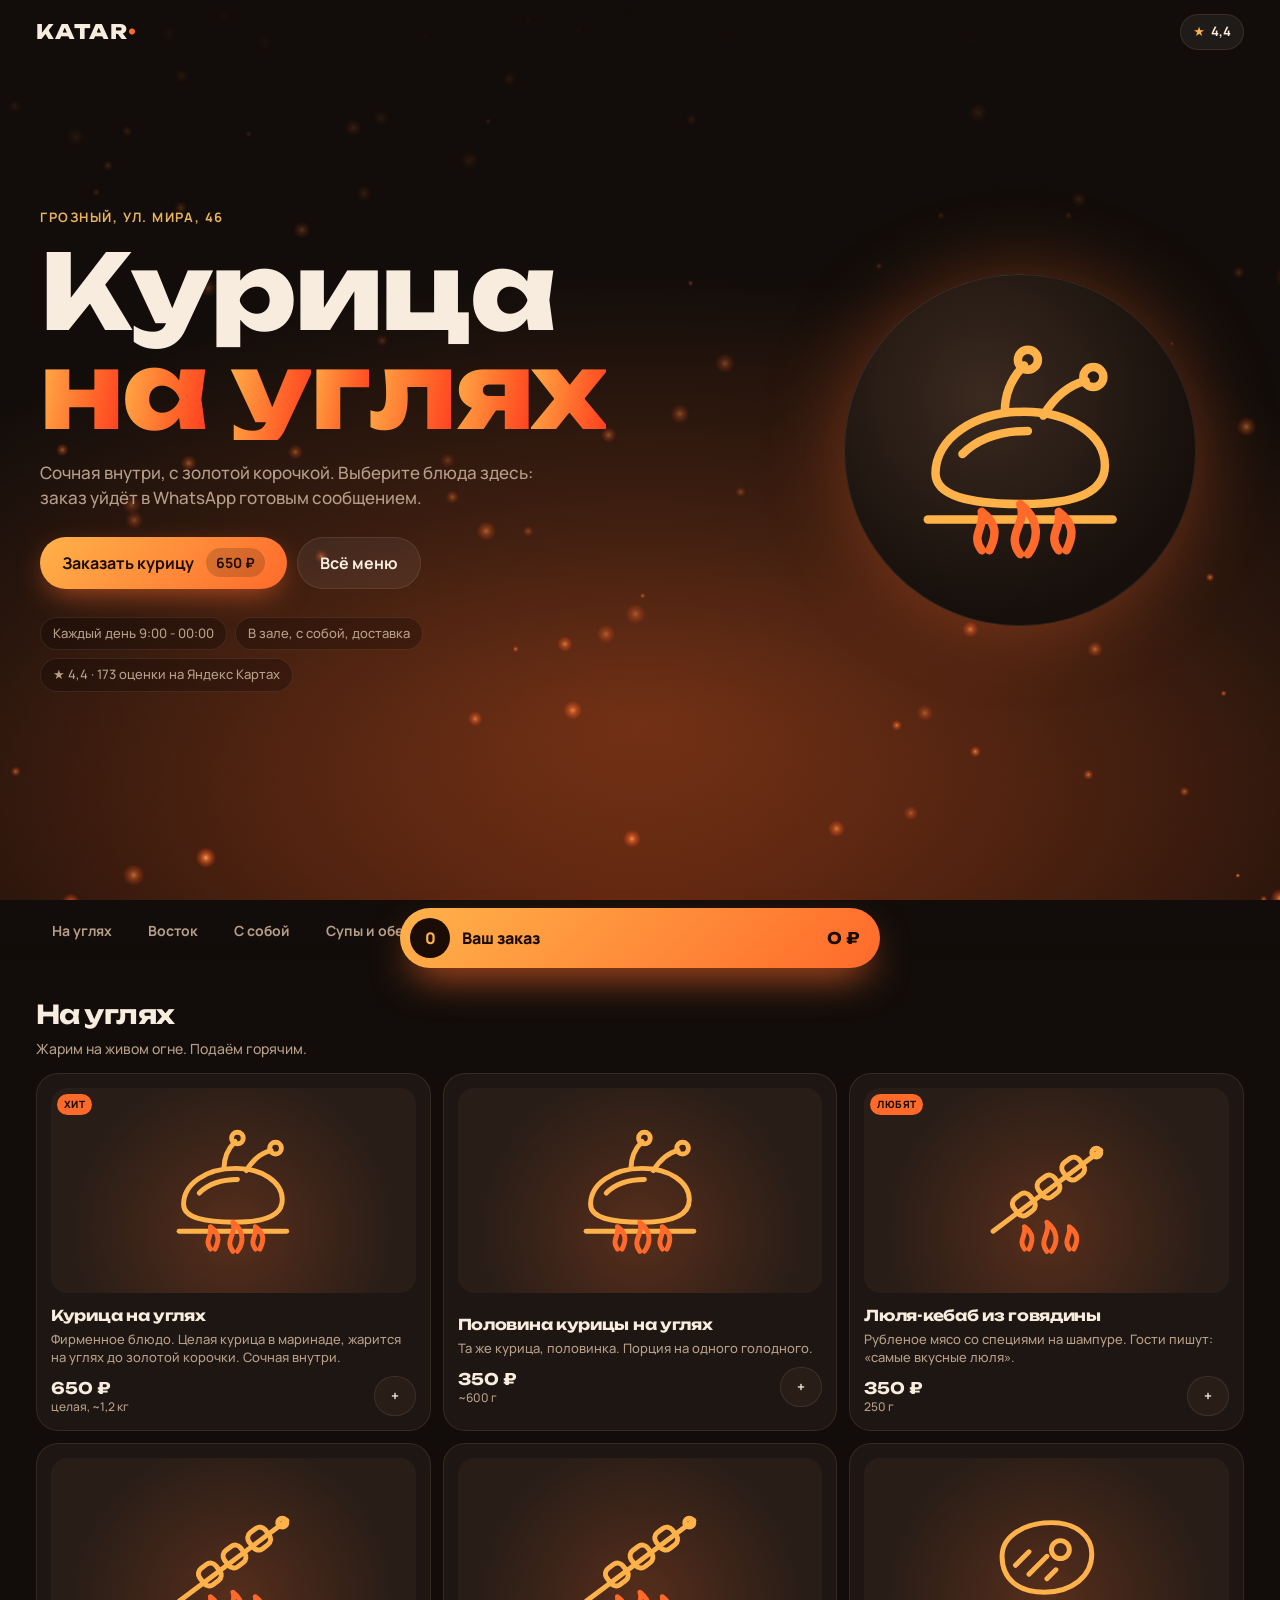
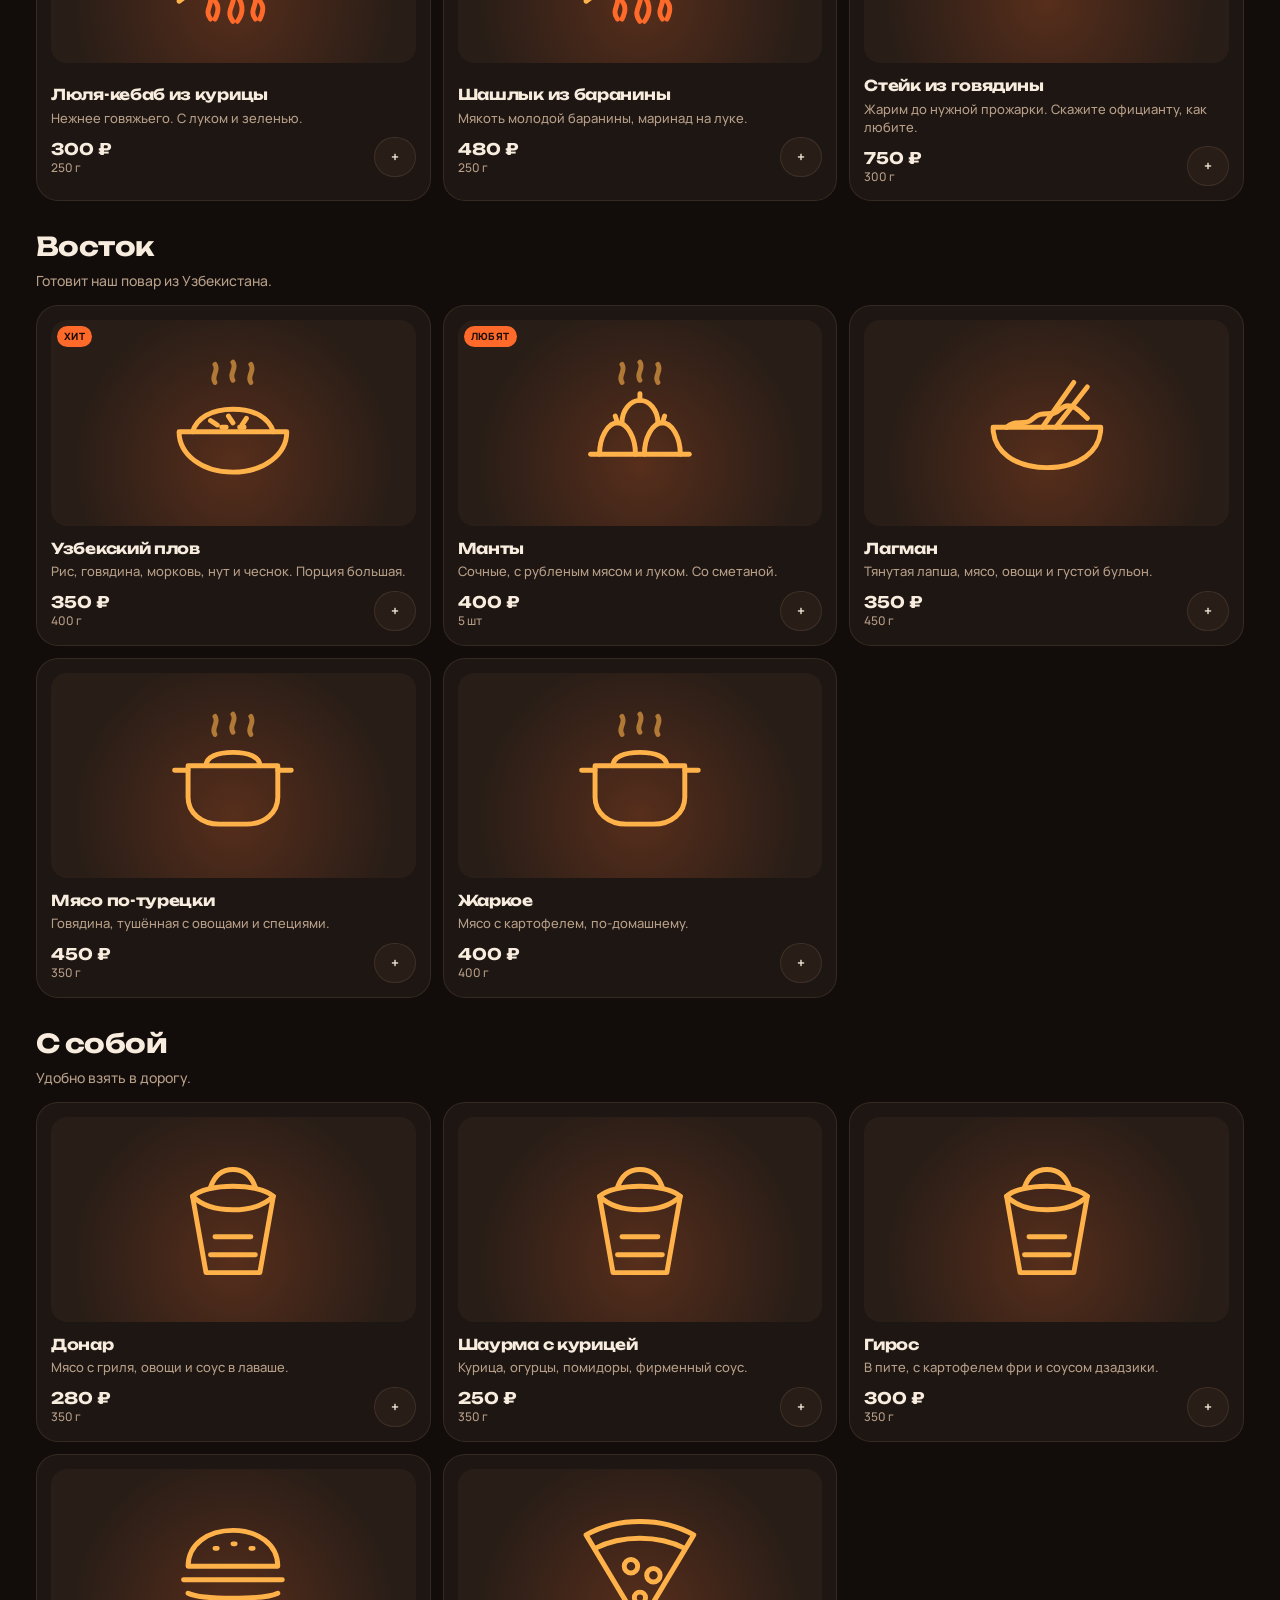
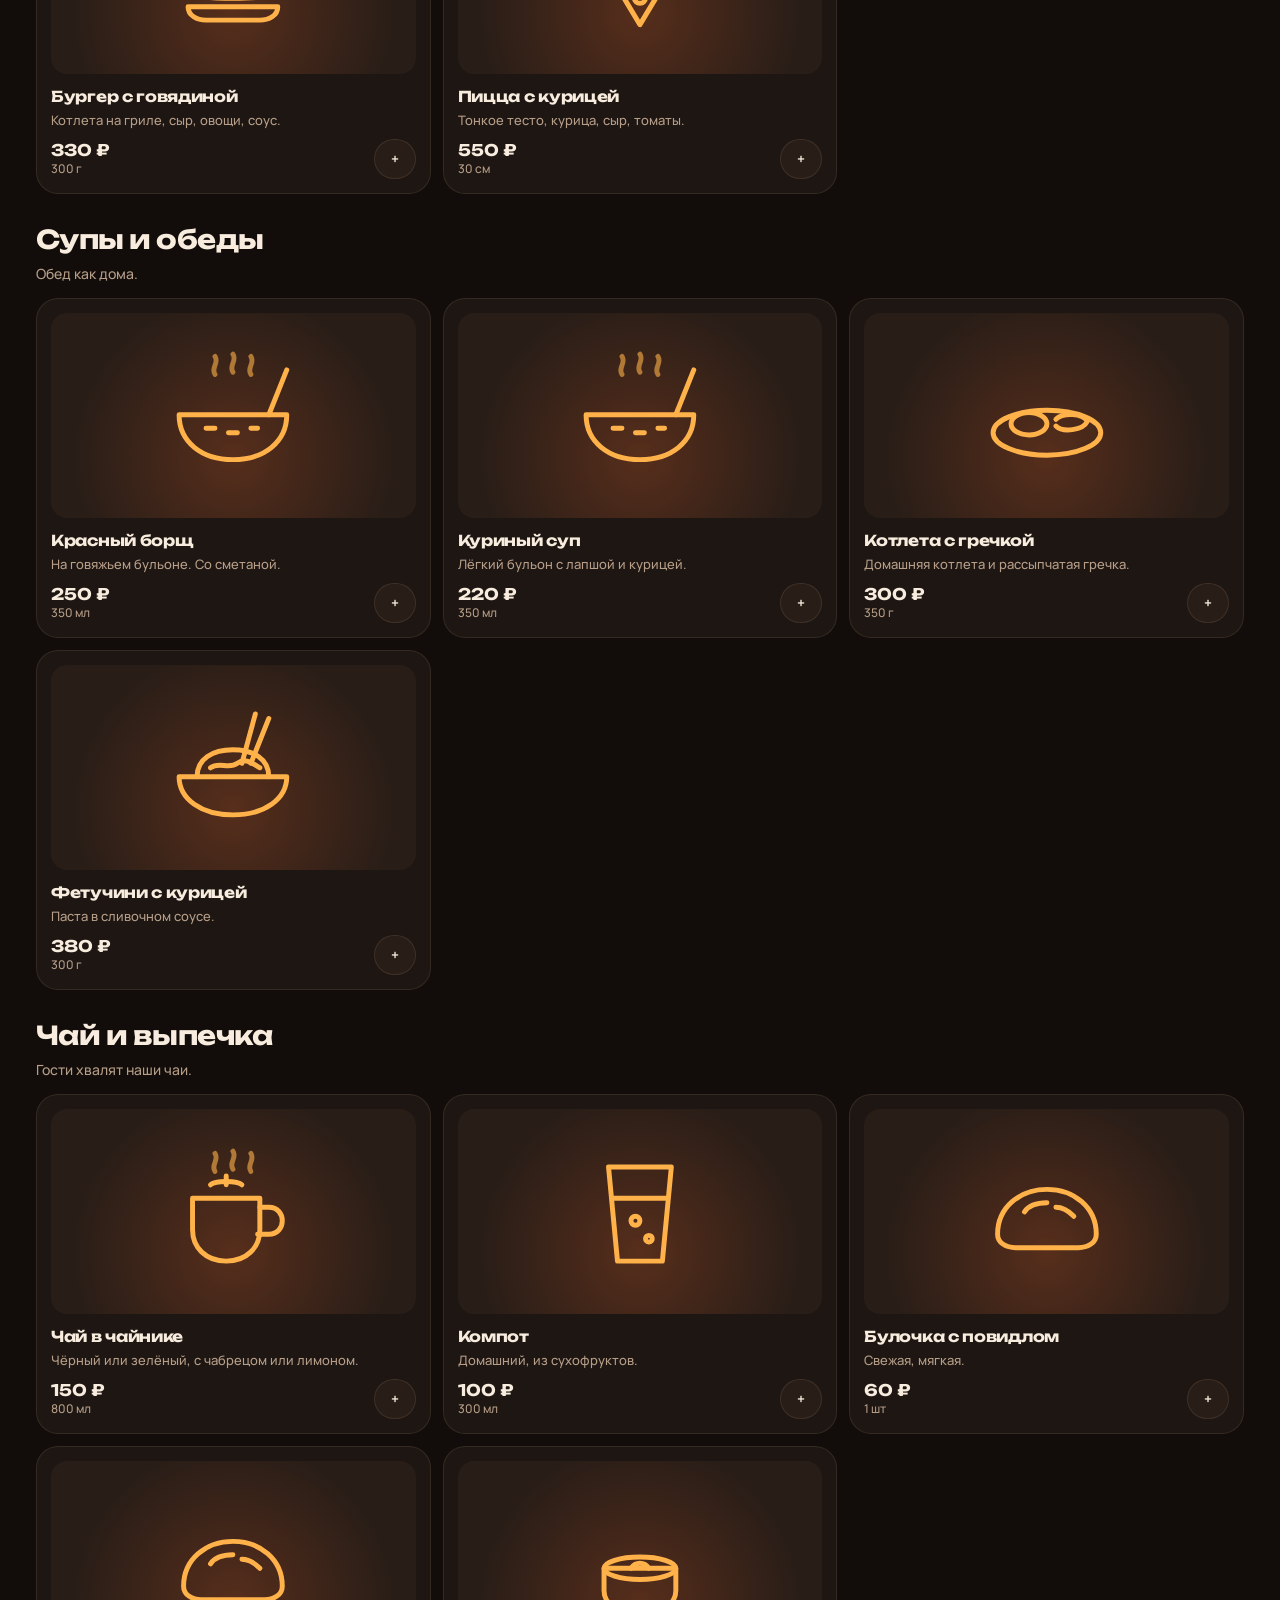
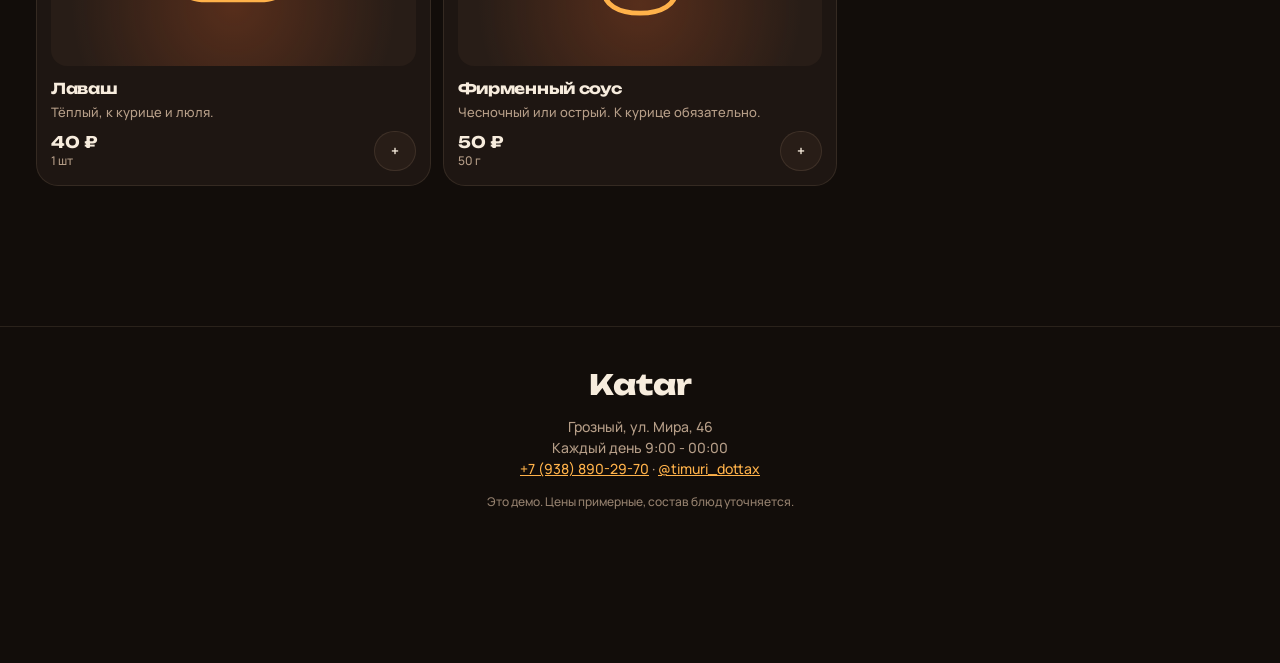
==== index.html @ b433b752 "Демо-меню Katar: первый экран с искрами, 25 блюд, корзина, заказ в WhatsApp Co-Authored-By: Claude O" ====
<!doctype html>
<html lang="ru">
<head>
  <meta charset="utf-8">
  <meta name="viewport" content="width=device-width, initial-scale=1, viewport-fit=cover">
  <meta name="theme-color" content="#120d0a">
  <title>Katar · Куры на углях</title>
  <meta name="description" content="Меню кафе Katar в Грозном. Курица на углях, люля, плов, манты. Заказ в WhatsApp.">
  <link rel="preconnect" href="https://fonts.googleapis.com">
  <link rel="preconnect" href="https://fonts.gstatic.com" crossorigin>
  <link href="https://fonts.googleapis.com/css2?family=Unbounded:wght@500;700;800&family=Manrope:wght@400;500;600;700&display=swap" rel="stylesheet">
  <link rel="stylesheet" href="styles.css">
  <link rel="stylesheet" href="sheets.css">
</head>
<body>
  <header class="top" id="top">
    <a class="logo" href="#hero" aria-label="Katar, наверх">KATAR<span>•</span></a>
    <a class="rating" id="rating" href="https://yandex.ru/maps/org/katar/132186666741/" target="_blank" rel="noopener"></a>
  </header>

  <section class="hero" id="hero">
    <canvas class="embers" id="embers" aria-hidden="true"></canvas>
    <div class="glow" aria-hidden="true"></div>
    <div class="hero-in">
      <p class="kicker" id="place"></p>
      <h1 class="title" id="title">Курица<br>на углях</h1>
      <p class="lead">Сочная внутри, с золотой корочкой. Выберите блюда здесь: заказ уйдёт в WhatsApp готовым сообщением.</p>
      <div class="hero-cta">
        <button class="btn btn-fire" id="heroAdd" type="button">
          <span>Заказать курицу</span><b id="heroPrice"></b>
        </button>
        <a class="btn btn-ghost" href="#menu">Всё меню</a>
      </div>
      <ul class="facts" id="facts"></ul>
    </div>
    <div class="hero-dish" aria-hidden="true">
      <div class="plate"></div>
      <div class="hero-icon" id="heroIcon"></div>
    </div>
  </section>

  <nav class="cats" id="cats" aria-label="Разделы меню">
    <div class="cats-track" id="catsTrack"><span class="cats-pill" id="catsPill"></span></div>
  </nav>

  <main class="menu" id="menu"></main>

  <footer class="foot">
    <p class="foot-name">Katar</p>
    <p id="footInfo"></p>
    <p class="demo-note" id="demoNote" hidden>Это демо. Цены примерные, состав блюд уточняется.</p>
  </footer>

  <button class="cartbar" id="cartbar" type="button" aria-label="Открыть корзину">
    <span class="cartbar-count" id="cartCount">0</span>
    <span class="cartbar-label">Ваш заказ</span>
    <span class="cartbar-sum" id="cartSum">0 ₽</span>
  </button>

  <div class="sheet" id="dishSheet" aria-hidden="true">
    <div class="sheet-bg" data-close></div>
    <article class="sheet-card dish" role="dialog" aria-modal="true" aria-labelledby="dishName">
      <button class="x" type="button" data-close aria-label="Закрыть">×</button>
      <div class="dish-art" id="dishArt"></div>
      <p class="dish-weight" id="dishWeight"></p>
      <h2 id="dishName"></h2>
      <p class="dish-desc" id="dishDesc"></p>
      <div class="dish-row">
        <b class="dish-price" id="dishPrice"></b>
        <div id="dishControl"></div>
      </div>
    </article>
  </div>

  <div class="sheet" id="cartSheet" aria-hidden="true">
    <div class="sheet-bg" data-close></div>
    <section class="sheet-card cart" role="dialog" aria-modal="true" aria-labelledby="cartTitle">
      <button class="x" type="button" data-close aria-label="Закрыть">×</button>
      <h2 id="cartTitle">Ваш заказ</h2>
      <ul class="cart-list" id="cartList"></ul>
      <p class="cart-empty" id="cartEmpty">Пока пусто. Начните с курицы на углях.</p>
      <div class="cart-form" id="cartForm">
        <div class="seg" id="mode" role="radiogroup" aria-label="Как получить">
          <button type="button" role="radio" data-mode="hall" aria-checked="true">В зале</button>
          <button type="button" role="radio" data-mode="pickup" aria-checked="false">Заберу сам</button>
          <button type="button" role="radio" data-mode="delivery" aria-checked="false">Доставка</button>
        </div>
        <label class="field" id="fieldTable">Номер стола<input id="inTable" inputmode="numeric" maxlength="3" placeholder="Например, 7"></label>
        <label class="field" id="fieldTime" hidden>Когда заберёте<input id="inTime" placeholder="Например, через 30 минут"></label>
        <label class="field" id="fieldAddr" hidden>Адрес доставки<input id="inAddr" placeholder="Улица, дом, подъезд"></label>
        <label class="field">Пожелания<input id="inNote" placeholder="Например, курицу без острого"></label>
        <div class="cart-total"><span>Итого</span><b id="cartTotal">0 ₽</b></div>
        <a class="btn btn-fire btn-wide" id="sendWa" target="_blank" rel="noopener">Отправить заказ в WhatsApp</a>
        <p class="cart-hint">Откроется WhatsApp с готовым сообщением. Останется нажать «Отправить».</p>
      </div>
    </section>
  </div>

  <div class="flyer" id="flyer" aria-hidden="true"></div>

  <script src="data/menu.js"></script>
  <script src="js/icons.js"></script>
  <script src="js/embers.js"></script>
  <script src="js/cart.js"></script>
  <script src="js/app.js"></script>
</body>
</html>
---- styles.css ----
:root {
  --bg: #120d0a;
  --bg2: #1a130f;
  --card: #1e1612;
  --card2: #281d17;
  --line: rgba(255, 214, 180, 0.1);
  --text: #f7ecdd;
  --muted: #b69e88;
  --fire: #ff6a2b;
  --fire2: #ffb24a;
  --gold: #e8b25e;
  --ease: cubic-bezier(0.22, 1, 0.36, 1);
  --spring: cubic-bezier(0.34, 1.56, 0.64, 1);
  --r: 22px;
  --head: "Unbounded", system-ui, sans-serif;
  --body: "Manrope", system-ui, sans-serif;
}

* { box-sizing: border-box; }
html { scroll-behavior: smooth; scroll-padding-top: 120px; -webkit-text-size-adjust: 100%; }
body {
  margin: 0;
  background: var(--bg);
  color: var(--text);
  font: 500 16px/1.5 var(--body);
  overflow-x: hidden;
  -webkit-tap-highlight-color: transparent;
}
button { font: inherit; color: inherit; cursor: pointer; }
a { color: inherit; }
h1, h2, h3 { font-family: var(--head); margin: 0; letter-spacing: -0.02em; }

/* Шапка */
.top {
  position: fixed; inset: 0 0 auto 0; z-index: 30;
  display: flex; align-items: center; justify-content: space-between;
  padding: 14px 16px; padding-top: max(14px, env(safe-area-inset-top));
  transition: background 0.4s var(--ease), backdrop-filter 0.4s;
}
.top.solid { background: rgba(18, 13, 10, 0.78); backdrop-filter: blur(14px) saturate(1.4); -webkit-backdrop-filter: blur(14px) saturate(1.4); }
.logo { font: 800 20px var(--head); text-decoration: none; letter-spacing: 0.04em; }
.logo span { color: var(--fire); }
.rating {
  display: flex; align-items: center; gap: 6px; text-decoration: none;
  font-size: 13px; font-weight: 700; padding: 7px 12px; border-radius: 99px;
  background: rgba(255, 255, 255, 0.06); border: 1px solid var(--line);
}
.rating i { color: var(--fire2); font-style: normal; }

/* Первый экран */
.hero {
  position: relative; min-height: 100svh; overflow: hidden;
  display: grid; align-content: end; padding: 110px 16px 40px;
  background: radial-gradient(120% 70% at 50% 100%, #3a170a 0%, var(--bg) 60%);
}
.embers { position: absolute; inset: 0; width: 100%; height: 100%; }
.glow {
  position: absolute; left: 50%; bottom: -30%; width: 140vmax; height: 70vmax; translate: -50% 0;
  background: radial-gradient(closest-side, rgba(255, 106, 43, 0.35), transparent);
  animation: breathe 5s ease-in-out infinite;
}
@keyframes breathe { 50% { opacity: 0.55; transform: scale(1.06); } }
.hero-in { position: relative; z-index: 2; max-width: 620px; }
.kicker { color: var(--gold); font-weight: 700; font-size: 13px; letter-spacing: 0.12em; text-transform: uppercase; margin: 0 0 14px; }
.title { font-size: clamp(44px, 13vw, 104px); line-height: 0.95; font-weight: 800; }
.title .ch { display: inline-block; opacity: 0; transform: translateY(0.5em) rotate(6deg); animation: rise 0.9s var(--ease) forwards; }
.title .fire { background: linear-gradient(100deg, var(--fire2), var(--fire) 60%, #ff3d1f); -webkit-background-clip: text; background-clip: text; color: transparent; }
@keyframes rise { to { opacity: 1; transform: none; } }
.lead { color: var(--muted); font-size: 17px; max-width: 30em; margin: 20px 0 26px; opacity: 0; animation: rise 0.9s 0.6s var(--ease) forwards; }
.hero-cta { display: flex; flex-wrap: wrap; gap: 10px; opacity: 0; animation: rise 0.9s 0.75s var(--ease) forwards; }
.facts { list-style: none; padding: 0; margin: 28px 0 0; display: flex; flex-wrap: wrap; gap: 8px; opacity: 0; animation: rise 0.9s 0.9s var(--ease) forwards; }
.facts li { font-size: 13px; color: var(--muted); padding: 6px 12px; border: 1px solid var(--line); border-radius: 99px; background: rgba(0, 0, 0, 0.25); }
.hero-dish { position: absolute; z-index: 1; right: -60px; top: 90px; width: 300px; aspect-ratio: 1; opacity: 0.32; animation: floaty 7s ease-in-out infinite; }
.plate { position: absolute; inset: 10%; border-radius: 50%; background: radial-gradient(circle at 40% 35%, #3b2a20, #160f0b 70%); box-shadow: 0 0 80px rgba(255, 106, 43, 0.35), inset 0 0 0 1px var(--line); }
.hero-icon { position: absolute; inset: 22%; color: var(--fire2); }
.hero-icon svg { width: 100%; height: 100%; }
@keyframes floaty { 50% { transform: translateY(-14px) rotate(-3deg); } }

/* Кнопки */
.btn {
  display: inline-flex; align-items: center; justify-content: center; gap: 12px;
  min-height: 52px; padding: 0 22px; border-radius: 99px; border: 0;
  font-weight: 700; text-decoration: none; transition: transform 0.25s var(--spring), box-shadow 0.3s;
}
.btn:active { transform: scale(0.96); }
.btn-fire { background: linear-gradient(135deg, var(--fire2), var(--fire)); color: #1b0d05; box-shadow: 0 10px 30px -8px rgba(255, 106, 43, 0.7); }
.btn-fire b { padding: 4px 10px; border-radius: 99px; background: rgba(0, 0, 0, 0.16); font-size: 14px; }
.btn-ghost { background: rgba(255, 255, 255, 0.06); border: 1px solid var(--line); }
.btn-wide { width: 100%; }

/* Разделы */
.cats {
  position: sticky; top: 60px; z-index: 20; padding: 10px 0;
  background: linear-gradient(var(--bg) 70%, transparent);
}
.cats-track { position: relative; display: flex; gap: 4px; overflow-x: auto; padding: 0 16px; scrollbar-width: none; }
.cats-track::-webkit-scrollbar { display: none; }
.cats-track a {
  position: relative; z-index: 1; flex: none; padding: 10px 16px; border-radius: 99px;
  font-weight: 700; font-size: 14px; text-decoration: none; color: var(--muted); transition: color 0.3s;
}
.cats-track a.on { color: #1b0d05; }
.cats-pill {
  position: absolute; top: 0; height: 100%; border-radius: 99px;
  background: linear-gradient(135deg, var(--fire2), var(--fire));
  transition: transform 0.5s var(--spring), width 0.5s var(--spring);
}

/* Карточки блюд */
.menu { padding: 8px 16px 140px; max-width: 1240px; margin: 0 auto; }
.group { padding-top: 26px; }
.group-head { margin-bottom: 14px; }
.group-head h2 { font-size: 26px; }
.group-head p { margin: 4px 0 0; color: var(--muted); font-size: 14px; }
.grid { display: grid; gap: 12px; }
.card {
  position: relative; display: grid; grid-template-columns: 96px 1fr; gap: 14px; align-items: center;
  padding: 12px; border-radius: var(--r); background: var(--card); border: 1px solid var(--line);
  opacity: 0; transform: translateY(24px); transition: opacity 0.7s var(--ease), transform 0.7s var(--ease), border-color 0.3s;
  cursor: pointer; min-width: 0;
}
.card.in { opacity: 1; transform: none; }
.card:hover { border-color: rgba(255, 140, 70, 0.35); }
.art {
  position: relative; aspect-ratio: 1; border-radius: 16px; display: grid; place-items: center;
  background: radial-gradient(circle at 50% 70%, rgba(255, 106, 43, 0.22), transparent 70%), var(--card2);
  color: var(--fire2); overflow: hidden;
}
.art svg { width: 66%; height: 66%; transition: transform 0.5s var(--spring); }
.card:hover .art svg { transform: scale(1.1) rotate(-4deg); }
.badge {
  position: absolute; top: 6px; left: 6px; font-size: 10px; font-weight: 800; letter-spacing: 0.04em; text-transform: uppercase;
  padding: 3px 7px; border-radius: 99px; background: var(--fire); color: #1b0d05;
}
.info { min-width: 0; }
.info h3 { font-size: 15px; line-height: 1.25; overflow-wrap: anywhere; }
.info p { margin: 4px 0 10px; color: var(--muted); font-size: 13px; line-height: 1.4; display: -webkit-box; -webkit-line-clamp: 2; -webkit-box-orient: vertical; overflow: hidden; }
.buy { display: flex; align-items: center; justify-content: space-between; gap: 8px; }
.price { font: 700 16px var(--head); white-space: nowrap; }
.price small { display: block; font: 500 12px var(--body); color: var(--muted); }

/* Кнопка «+» превращается в счётчик */
.ctl { display: flex; align-items: center; height: 40px; border-radius: 99px; background: var(--card2); border: 1px solid var(--line); overflow: hidden; }
.ctl button { width: 40px; height: 40px; border: 0; background: none; font-size: 22px; line-height: 1; display: grid; place-items: center; }
.ctl .add { width: auto; padding: 0 16px; font-size: 14px; font-weight: 700; gap: 6px; display: flex; }
.ctl.has { background: linear-gradient(135deg, var(--fire2), var(--fire)); color: #1b0d05; border-color: transparent; animation: pop 0.4s var(--spring); }
.ctl output { min-width: 22px; text-align: center; font-weight: 800; }
@keyframes pop { 40% { transform: scale(1.12); } }

/* Анимация пара и огня в рисунках */
.fx.steam path { animation: steam 2.6s ease-in-out infinite; opacity: 0.6; }
.fx.steam path:nth-child(2) { animation-delay: 0.4s; }
.fx.steam path:nth-child(3) { animation-delay: 0.8s; }
@keyframes steam { 50% { transform: translateY(-3px); opacity: 0.15; } }
.fx.flame { color: var(--fire); }
.fx.flame path { transform-origin: 50% 100%; transform-box: fill-box; animation: flick 0.9s ease-in-out infinite alternate; }
.fx.flame path:nth-child(2) { animation-duration: 0.7s; }
@keyframes flick { to { transform: scaleY(1.25) skewX(-6deg); } }

/* Подвал */
.foot { padding: 40px 16px 140px; text-align: center; color: var(--muted); font-size: 14px; border-top: 1px solid var(--line); }
.foot-name { font: 800 28px var(--head); color: var(--text); margin: 0 0 8px; }
.foot a { color: var(--fire2); }
.demo-note { margin-top: 14px; font-size: 12px; opacity: 0.8; }

/* Планшет и большой экран */
@media (min-width: 700px) {
  .grid { grid-template-columns: repeat(2, minmax(0, 1fr)); }
  .hero { padding: 130px 40px 60px; }
  .hero-dish { opacity: 0.55; right: 4%; top: auto; bottom: 12%; width: 340px; }
}
@media (min-width: 1100px) {
  .grid { grid-template-columns: repeat(3, minmax(0, 1fr)); }
  .card { grid-template-columns: 1fr; align-items: start; padding: 14px; }
  .art { aspect-ratio: 16 / 9; }
  .art svg { width: 40%; height: 70%; }
  .hero { align-content: center; padding: 120px max(40px, calc((100vw - 1240px) / 2 + 16px)); }
  .hero-dish { opacity: 1; right: max(40px, calc((100vw - 1240px) / 2)); top: 50%; bottom: auto; translate: 0 -50%; width: 440px; }
  .top { padding-inline: max(16px, calc((100vw - 1240px) / 2 + 16px)); }
  .cats-track { max-width: 1240px; margin: 0 auto; }
}
@media (prefers-reduced-motion: reduce) {
  *, *::before, *::after { animation: none !important; transition: none !important; }
  .title .ch, .lead, .hero-cta, .facts, .card { opacity: 1; transform: none; }
}
---- sheets.css ----
/* Нижняя кнопка корзины, окна блюда и заказа, летящая точка */

.cartbar {
  position: fixed; z-index: 40; left: 16px; right: 16px; bottom: max(16px, env(safe-area-inset-bottom));
  max-width: 480px; margin: 0 auto; height: 60px; padding: 0 10px 0 10px;
  display: flex; align-items: center; gap: 12px; border: 0; border-radius: 99px;
  background: linear-gradient(135deg, var(--fire2), var(--fire)); color: #1b0d05;
  box-shadow: 0 18px 40px -12px rgba(255, 106, 43, 0.8);
  transform: translateY(140%); transition: transform 0.6s var(--spring);
}
.cartbar.show { transform: none; }
.cartbar.bump { animation: bump 0.45s var(--spring); }
@keyframes bump { 40% { transform: scale(1.06); } }
.cartbar-count { width: 40px; height: 40px; border-radius: 50%; background: #1b0d05; color: var(--fire2); display: grid; place-items: center; font-weight: 800; }
.cartbar-label { flex: 1; text-align: left; font-weight: 800; }
.cartbar-sum { font: 700 16px var(--head); padding-right: 10px; }

.sheet { position: fixed; inset: 0; z-index: 50; visibility: hidden; }
.sheet.open { visibility: visible; }
.sheet-bg { position: absolute; inset: 0; background: rgba(5, 3, 2, 0.6); backdrop-filter: blur(6px); -webkit-backdrop-filter: blur(6px); opacity: 0; transition: opacity 0.4s var(--ease); }
.sheet.open .sheet-bg { opacity: 1; }
.sheet-card {
  position: absolute; left: 0; right: 0; bottom: 0; max-height: 92svh; overflow-y: auto;
  margin: 0 auto; max-width: 560px; padding: 26px 18px max(22px, env(safe-area-inset-bottom));
  background: var(--bg2); border: 1px solid var(--line); border-bottom: 0; border-radius: 28px 28px 0 0;
  transform: translateY(105%); transition: transform 0.55s var(--ease);
}
.sheet.open .sheet-card { transform: none; }
.sheet-card::before { content: ""; position: absolute; top: 9px; left: 50%; width: 44px; height: 5px; translate: -50% 0; border-radius: 9px; background: var(--line); }
.x { position: absolute; top: 14px; right: 14px; width: 40px; height: 40px; border-radius: 50%; border: 1px solid var(--line); background: rgba(255, 255, 255, 0.05); font-size: 24px; line-height: 1; }

.dish-art { aspect-ratio: 16 / 10; border-radius: 20px; display: grid; place-items: center; color: var(--fire2); background: radial-gradient(circle at 50% 75%, rgba(255, 106, 43, 0.35), transparent 70%), var(--card2); }
.dish-art svg { width: 46%; height: 70%; transform: scale(0.6) rotate(-10deg); opacity: 0; transition: transform 0.7s var(--spring) 0.15s, opacity 0.4s 0.15s; }
.sheet.open .dish-art svg { transform: none; opacity: 1; }
.dish-weight { margin: 18px 0 6px; color: var(--gold); font-size: 13px; font-weight: 700; text-transform: uppercase; letter-spacing: 0.08em; }
.dish h2 { font-size: 24px; line-height: 1.15; padding-right: 30px; }
.dish-desc { color: var(--muted); margin: 10px 0 22px; }
.dish-row { display: flex; align-items: center; justify-content: space-between; gap: 12px; }
.dish-price { font: 800 26px var(--head); }
.dish-row .ctl { height: 52px; }
.dish-row .ctl button { width: 52px; height: 52px; }
.dish-row .ctl .add { width: auto; padding: 0 22px; font-size: 15px; }

.cart h2 { font-size: 22px; margin-bottom: 14px; }
.cart-list { list-style: none; margin: 0; padding: 0; }
.cart-list li { display: grid; grid-template-columns: 44px 1fr auto; gap: 12px; align-items: center; padding: 10px 0; border-bottom: 1px solid var(--line); animation: rise 0.45s var(--ease) both; }
.cart-list .mini { width: 44px; height: 44px; border-radius: 12px; background: var(--card2); color: var(--fire2); display: grid; place-items: center; }
.cart-list .mini svg { width: 70%; }
.cart-list b { display: block; font-size: 14px; line-height: 1.25; }
.cart-list span { color: var(--muted); font-size: 13px; }
.cart-list .ctl { height: 36px; }
.cart-list .ctl button { width: 34px; height: 36px; font-size: 18px; }
.cart-empty { color: var(--muted); text-align: center; padding: 24px 0; }

.seg { display: grid; grid-template-columns: repeat(3, 1fr); gap: 4px; padding: 4px; margin: 18px 0 14px; border-radius: 16px; background: var(--card); border: 1px solid var(--line); }
.seg button { border: 0; background: none; padding: 10px 4px; border-radius: 12px; font-size: 13px; font-weight: 700; color: var(--muted); transition: background 0.3s, color 0.3s; }
.seg button[aria-checked="true"] { background: var(--card2); color: var(--text); box-shadow: inset 0 0 0 1px rgba(255, 140, 70, 0.4); }
.field { display: block; font-size: 13px; color: var(--muted); font-weight: 600; margin-bottom: 12px; }
.field[hidden] { display: none; }
.field input { display: block; width: 100%; margin-top: 6px; height: 48px; padding: 0 14px; border-radius: 14px; border: 1px solid var(--line); background: var(--card); color: var(--text); font: 500 16px var(--body); outline: none; transition: border-color 0.2s; }
.field input:focus { border-color: var(--fire); }
.cart-total { display: flex; justify-content: space-between; align-items: baseline; margin: 6px 0 14px; }
.cart-total b { font: 800 26px var(--head); }
.cart-hint { color: var(--muted); font-size: 12px; text-align: center; margin: 10px 0 0; }

.flyer { position: fixed; z-index: 60; width: 18px; height: 18px; border-radius: 50%; pointer-events: none; background: var(--fire2); box-shadow: 0 0 16px var(--fire); opacity: 0; }

@media (min-width: 700px) {
  .sheet-card { bottom: 50%; border-radius: 28px; border-bottom: 1px solid var(--line); transform: translateY(calc(50% + 40px)) scale(0.96); opacity: 0; transition: transform 0.5s var(--ease), opacity 0.35s; }
  .sheet.open .sheet-card { transform: translateY(50%); opacity: 1; }
  .sheet-card::before { display: none; }
}
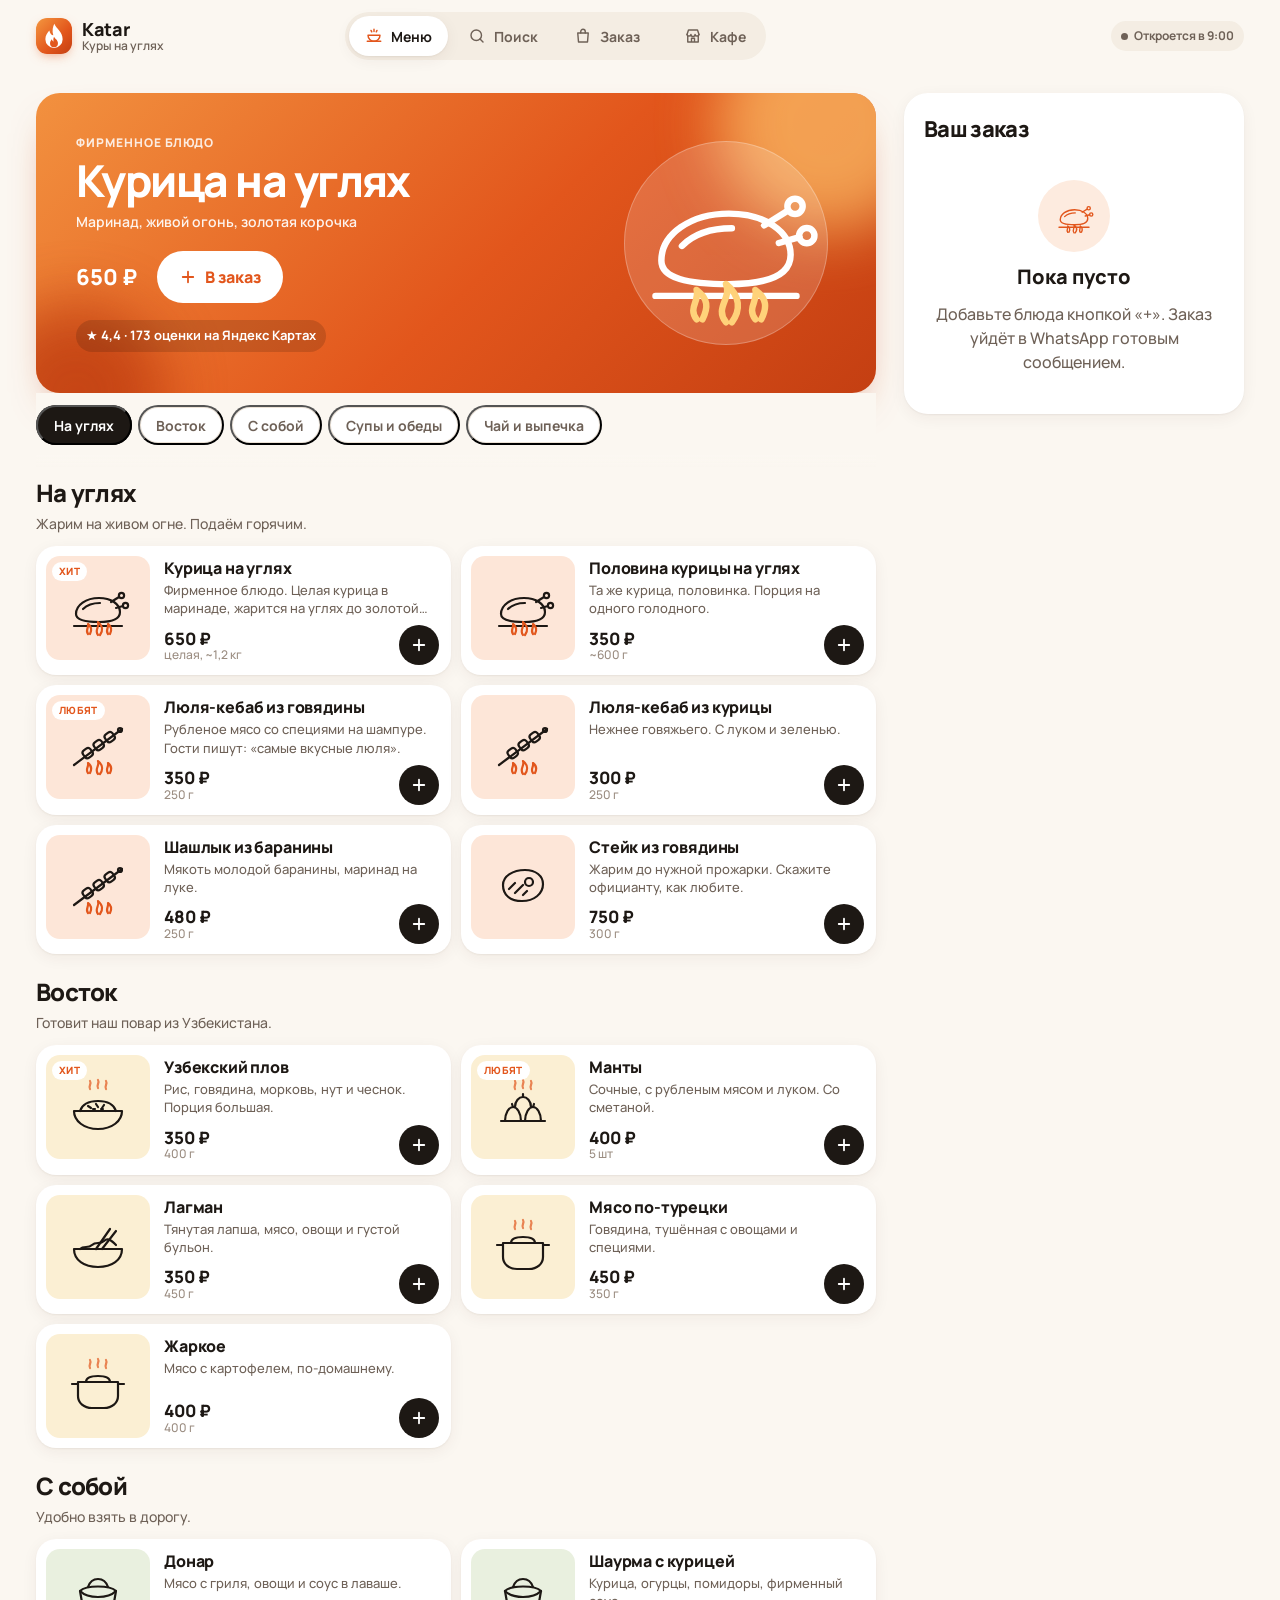
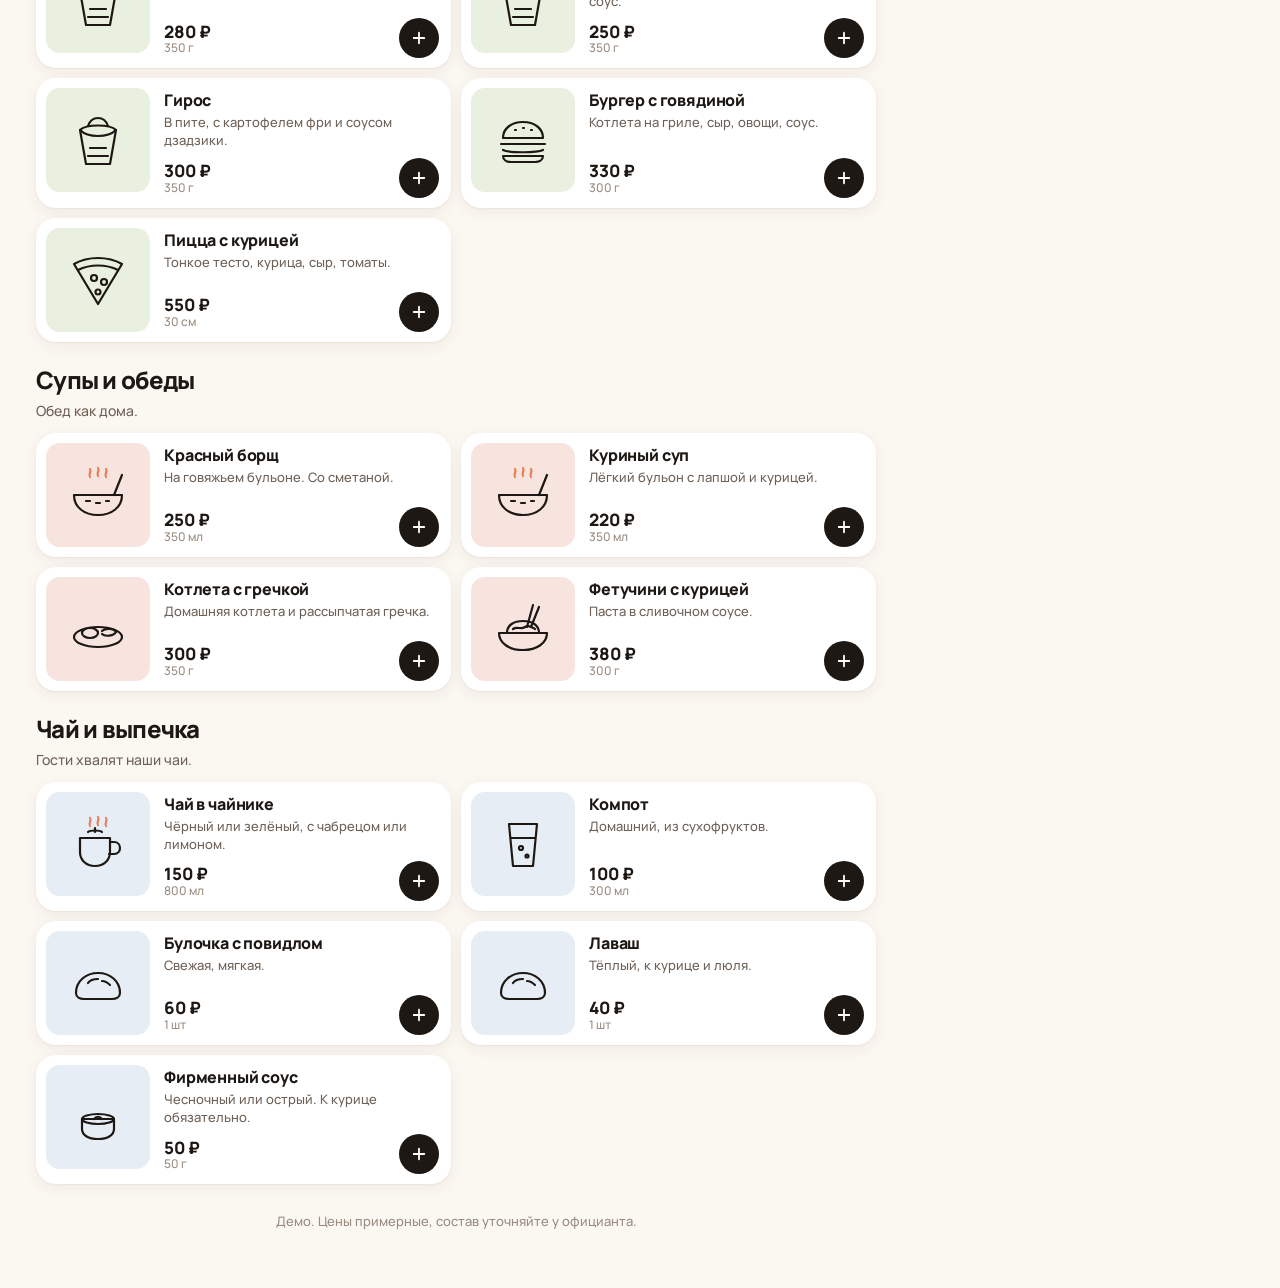
==== commit cfc04129: "Новый дизайн меню Katar: светлая тема, нижняя панель, поиск, заказ, экран кафе, превью для соцсетей," ====
--- a/index.html
+++ b/index.html
@@ -3,105 +3,113 @@
 <head>
   <meta charset="utf-8">
   <meta name="viewport" content="width=device-width, initial-scale=1, viewport-fit=cover">
-  <meta name="theme-color" content="#120d0a">
-  <title>Katar · Куры на углях</title>
-  <meta name="description" content="Меню кафе Katar в Грозном. Курица на углях, люля, плов, манты. Заказ в WhatsApp.">
+  <title>Katar · Куры на углях · Меню и заказ</title>
+  <meta name="description" content="Меню кафе Katar в Грозном. Курица на углях, люля, плов, манты. Выберите блюда и отправьте заказ в WhatsApp.">
+  <meta name="theme-color" content="#fbf7f1">
+  <link rel="canonical" href="https://xasi88.github.io/timuri_dottax/">
+
+  <meta property="og:type" content="website">
+  <meta property="og:locale" content="ru_RU">
+  <meta property="og:site_name" content="Katar">
+  <meta property="og:title" content="Katar · Курица на углях">
+  <meta property="og:description" content="Меню кафе на Мира, 46 в Грозном. Выберите блюда, заказ уйдёт в WhatsApp.">
+  <meta property="og:url" content="https://xasi88.github.io/timuri_dottax/">
+  <meta property="og:image" content="https://xasi88.github.io/timuri_dottax/img/og.png">
+  <meta property="og:image:width" content="1200">
+  <meta property="og:image:height" content="630">
+  <meta property="og:image:alt" content="Katar. Курица на углях. Меню и заказ в WhatsApp">
+  <meta name="twitter:card" content="summary_large_image">
+  <meta name="twitter:image" content="https://xasi88.github.io/timuri_dottax/img/og.png">
+
+  <link rel="icon" href="img/icon.svg" type="image/svg+xml">
+  <link rel="apple-touch-icon" href="img/icon-180.png">
+  <link rel="manifest" href="manifest.webmanifest">
+  <meta name="apple-mobile-web-app-capable" content="yes">
+  <meta name="mobile-web-app-capable" content="yes">
+  <meta name="apple-mobile-web-app-title" content="Katar">
+  <meta name="apple-mobile-web-app-status-bar-style" content="default">
+
   <link rel="preconnect" href="https://fonts.googleapis.com">
   <link rel="preconnect" href="https://fonts.gstatic.com" crossorigin>
-  <link href="https://fonts.googleapis.com/css2?family=Unbounded:wght@500;700;800&family=Manrope:wght@400;500;600;700&display=swap" rel="stylesheet">
-  <link rel="stylesheet" href="styles.css">
-  <link rel="stylesheet" href="sheets.css">
+  <link href="https://fonts.googleapis.com/css2?family=Manrope:wght@500;600;700;800&display=swap" rel="stylesheet">
+  <link rel="stylesheet" href="css/base.css">
+  <link rel="stylesheet" href="css/menu.css">
+  <link rel="stylesheet" href="css/views.css">
 </head>
 <body>
-  <header class="top" id="top">
-    <a class="logo" href="#hero" aria-label="Katar, наверх">KATAR<span>•</span></a>
-    <a class="rating" id="rating" href="https://yandex.ru/maps/org/katar/132186666741/" target="_blank" rel="noopener"></a>
+  <header class="appbar">
+    <div class="appbar-in">
+      <a class="brand" href="#menu" aria-label="Katar, меню">
+        <span class="brand-mark" aria-hidden="true"></span>
+        <span class="brand-text"><b>Katar</b><small>Куры на углях</small></span>
+      </a>
+      <nav class="tabs" id="tabs" aria-label="Разделы приложения"></nav>
+      <span class="status" id="status"></span>
+    </div>
   </header>
 
-  <section class="hero" id="hero">
-    <canvas class="embers" id="embers" aria-hidden="true"></canvas>
-    <div class="glow" aria-hidden="true"></div>
-    <div class="hero-in">
-      <p class="kicker" id="place"></p>
-      <h1 class="title" id="title">Курица<br>на углях</h1>
-      <p class="lead">Сочная внутри, с золотой корочкой. Выберите блюда здесь: заказ уйдёт в WhatsApp готовым сообщением.</p>
-      <div class="hero-cta">
-        <button class="btn btn-fire" id="heroAdd" type="button">
-          <span>Заказать курицу</span><b id="heroPrice"></b>
-        </button>
-        <a class="btn btn-ghost" href="#menu">Всё меню</a>
+  <main class="app">
+    <section class="view" id="view-menu" data-view="menu" aria-label="Меню">
+      <div class="menu-layout">
+        <div class="menu-main">
+          <article class="promo" id="promo"></article>
+          <nav class="chips" id="chips" aria-label="Разделы меню"><div class="chips-track" id="chipsTrack"><span class="chips-pill" id="chipsPill"></span></div></nav>
+          <div id="groups"></div>
+          <p class="demo-note" id="demoNote" hidden>Демо. Цены примерные, состав уточняйте у официанта.</p>
+        </div>
+        <aside class="side-order" id="sideOrder" aria-label="Ваш заказ"></aside>
       </div>
-      <ul class="facts" id="facts"></ul>
-    </div>
-    <div class="hero-dish" aria-hidden="true">
-      <div class="plate"></div>
-      <div class="hero-icon" id="heroIcon"></div>
-    </div>
-  </section>
+    </section>
 
-  <nav class="cats" id="cats" aria-label="Разделы меню">
-    <div class="cats-track" id="catsTrack"><span class="cats-pill" id="catsPill"></span></div>
-  </nav>
+    <section class="view" id="view-search" data-view="search" aria-label="Поиск" hidden>
+      <div class="page">
+        <h1 class="page-title">Поиск</h1>
+        <label class="searchbox">
+          <svg viewBox="0 0 24 24" aria-hidden="true"><circle cx="11" cy="11" r="7"/><path d="m20 20-4-4"/></svg>
+          <input id="q" type="search" placeholder="Курица, плов, чай…" autocomplete="off" enterkeyhint="search" aria-label="Найти блюдо">
+          <button type="button" class="clear" id="qClear" aria-label="Очистить" hidden>×</button>
+        </label>
+        <div class="quick" id="quick"></div>
+        <div class="results" id="results"></div>
+      </div>
+    </section>
 
-  <main class="menu" id="menu"></main>
+    <section class="view" id="view-order" data-view="order" aria-label="Заказ" hidden>
+      <div class="page" id="orderPage"></div>
+    </section>
 
-  <footer class="foot">
-    <p class="foot-name">Katar</p>
-    <p id="footInfo"></p>
-    <p class="demo-note" id="demoNote" hidden>Это демо. Цены примерные, состав блюд уточняется.</p>
-  </footer>
+    <section class="view" id="view-cafe" data-view="cafe" aria-label="О кафе" hidden>
+      <div class="page" id="cafePage"></div>
+    </section>
+  </main>
 
-  <button class="cartbar" id="cartbar" type="button" aria-label="Открыть корзину">
-    <span class="cartbar-count" id="cartCount">0</span>
-    <span class="cartbar-label">Ваш заказ</span>
-    <span class="cartbar-sum" id="cartSum">0 ₽</span>
-  </button>
+  <nav class="tabbar" id="tabbar" aria-label="Разделы приложения"></nav>
 
-  <div class="sheet" id="dishSheet" aria-hidden="true">
+  <div class="sheet" id="sheet" aria-hidden="true">
     <div class="sheet-bg" data-close></div>
-    <article class="sheet-card dish" role="dialog" aria-modal="true" aria-labelledby="dishName">
-      <button class="x" type="button" data-close aria-label="Закрыть">×</button>
-      <div class="dish-art" id="dishArt"></div>
-      <p class="dish-weight" id="dishWeight"></p>
-      <h2 id="dishName"></h2>
-      <p class="dish-desc" id="dishDesc"></p>
-      <div class="dish-row">
-        <b class="dish-price" id="dishPrice"></b>
-        <div id="dishControl"></div>
+    <article class="sheet-card" role="dialog" aria-modal="true" aria-labelledby="dName" tabindex="-1">
+      <button class="sheet-x" type="button" data-close aria-label="Закрыть">
+        <svg viewBox="0 0 24 24" aria-hidden="true"><path d="M6 6l12 12M18 6 6 18"/></svg>
+      </button>
+      <div class="d-art" id="dArt"></div>
+      <div class="d-body">
+        <p class="d-meta" id="dMeta"></p>
+        <h2 class="d-name" id="dName"></h2>
+        <p class="d-desc" id="dDesc"></p>
+        <div class="d-buy"><b class="d-price" id="dPrice"></b><div id="dCtl"></div></div>
       </div>
     </article>
   </div>
 
-  <div class="sheet" id="cartSheet" aria-hidden="true">
-    <div class="sheet-bg" data-close></div>
-    <section class="sheet-card cart" role="dialog" aria-modal="true" aria-labelledby="cartTitle">
-      <button class="x" type="button" data-close aria-label="Закрыть">×</button>
-      <h2 id="cartTitle">Ваш заказ</h2>
-      <ul class="cart-list" id="cartList"></ul>
-      <p class="cart-empty" id="cartEmpty">Пока пусто. Начните с курицы на углях.</p>
-      <div class="cart-form" id="cartForm">
-        <div class="seg" id="mode" role="radiogroup" aria-label="Как получить">
-          <button type="button" role="radio" data-mode="hall" aria-checked="true">В зале</button>
-          <button type="button" role="radio" data-mode="pickup" aria-checked="false">Заберу сам</button>
-          <button type="button" role="radio" data-mode="delivery" aria-checked="false">Доставка</button>
-        </div>
-        <label class="field" id="fieldTable">Номер стола<input id="inTable" inputmode="numeric" maxlength="3" placeholder="Например, 7"></label>
-        <label class="field" id="fieldTime" hidden>Когда заберёте<input id="inTime" placeholder="Например, через 30 минут"></label>
-        <label class="field" id="fieldAddr" hidden>Адрес доставки<input id="inAddr" placeholder="Улица, дом, подъезд"></label>
-        <label class="field">Пожелания<input id="inNote" placeholder="Например, курицу без острого"></label>
-        <div class="cart-total"><span>Итого</span><b id="cartTotal">0 ₽</b></div>
-        <a class="btn btn-fire btn-wide" id="sendWa" target="_blank" rel="noopener">Отправить заказ в WhatsApp</a>
-        <p class="cart-hint">Откроется WhatsApp с готовым сообщением. Останется нажать «Отправить».</p>
-      </div>
-    </section>
-  </div>
-
-  <div class="flyer" id="flyer" aria-hidden="true"></div>
+  <div class="toast" id="toast" role="status" aria-live="polite"></div>
+  <span class="flyer" id="flyer" aria-hidden="true"></span>
 
   <script src="data/menu.js"></script>
   <script src="js/icons.js"></script>
-  <script src="js/embers.js"></script>
   <script src="js/cart.js"></script>
+  <script src="js/ui.js"></script>
+  <script src="js/menu.js"></script>
+  <script src="js/order.js"></script>
   <script src="js/app.js"></script>
 </body>
 </html>
--- a/css/base.css
+++ b/css/base.css
@@ -0,0 +1,163 @@
+/* Основа: цвета, шрифт, шапка, нижняя панель, кнопки, всплывающие подсказки */
+
+:root {
+  --bg: #fbf7f1;
+  --surface: #ffffff;
+  --sunk: #f4ede3;
+  --ink: #1d1814;
+  --ink2: #6e6157;
+  --ink3: #9a8c80;
+  --line: #ece2d6;
+  --fire: #e2561c;
+  --fire-2: #f08a3c;
+  --fire-soft: #fdebdf;
+  --green: #2f7a55;
+  --green-soft: #e3f2ea;
+  --shadow-1: 0 1px 2px rgba(60, 35, 15, 0.06), 0 4px 16px rgba(60, 35, 15, 0.06);
+  --shadow-2: 0 12px 40px -12px rgba(60, 35, 15, 0.25);
+  --ease: cubic-bezier(0.22, 1, 0.36, 1);
+  --spring: cubic-bezier(0.34, 1.4, 0.64, 1);
+  --r-lg: 24px;
+  --r-md: 16px;
+  --appbar-h: 64px;
+  --tabbar-h: 64px;
+  --safe-b: env(safe-area-inset-bottom, 0px);
+  --wrap: 1240px;
+}
+
+* { box-sizing: border-box; }
+html { -webkit-text-size-adjust: 100%; scroll-padding-top: calc(var(--appbar-h) + 64px); }
+body {
+  margin: 0; min-height: 100svh; background: var(--bg); color: var(--ink);
+  font: 500 16px/1.5 "Manrope", system-ui, -apple-system, "Segoe UI", sans-serif;
+  overflow-x: hidden; -webkit-tap-highlight-color: transparent; -webkit-font-smoothing: antialiased;
+}
+button, input { font: inherit; color: inherit; }
+button { cursor: pointer; }
+a { color: inherit; }
+svg { display: block; }
+h1, h2, h3, p { margin: 0; overflow-wrap: break-word; }
+[hidden] { display: none !important; }
+:focus-visible { outline: 2px solid var(--fire); outline-offset: 2px; border-radius: 8px; }
+
+/* Шапка */
+.appbar {
+  position: sticky; top: 0; z-index: 30; height: var(--appbar-h);
+  padding-top: env(safe-area-inset-top, 0px); box-sizing: content-box;
+  background: rgba(251, 247, 241, 0.86); backdrop-filter: blur(16px) saturate(1.6); -webkit-backdrop-filter: blur(16px) saturate(1.6);
+  border-bottom: 1px solid transparent; transition: border-color 0.3s;
+}
+.appbar.scrolled { border-bottom-color: var(--line); }
+.appbar-in { height: 100%; max-width: var(--wrap); margin: 0 auto; padding: 0 16px; display: flex; align-items: center; gap: 16px; }
+.brand { display: flex; align-items: center; gap: 10px; text-decoration: none; min-width: 0; }
+.brand-mark {
+  flex: none; width: 36px; height: 36px; border-radius: 11px;
+  background: url("../img/icon.svg") center / cover;
+  box-shadow: 0 4px 12px -4px rgba(226, 86, 28, 0.6);
+}
+.brand-text { display: grid; line-height: 1.1; min-width: 0; }
+.brand-text b { font-size: 18px; font-weight: 800; letter-spacing: -0.02em; }
+.brand-text small { font-size: 12px; color: var(--ink2); font-weight: 600; white-space: nowrap; }
+.status {
+  margin-left: auto; flex: none; display: inline-flex; align-items: center; gap: 6px;
+  font-size: 12px; font-weight: 700; padding: 6px 10px; border-radius: 99px; white-space: nowrap;
+  background: var(--green-soft); color: var(--green);
+}
+.status::before { content: ""; width: 7px; height: 7px; border-radius: 50%; background: currentColor; animation: pulse 2s infinite; }
+.status.closed { background: var(--sunk); color: var(--ink2); }
+.status.closed::before { animation: none; }
+@keyframes pulse { 0% { box-shadow: 0 0 0 0 rgba(47, 122, 85, 0.5); } 70% { box-shadow: 0 0 0 7px rgba(47, 122, 85, 0); } 100% { box-shadow: none; } }
+
+/* Вкладки в шапке: только на большом экране */
+.tabs { display: none; }
+
+/* Нижняя панель: телефон и планшет */
+.tabbar {
+  position: fixed; left: 0; right: 0; bottom: 0; z-index: 30;
+  display: grid; grid-template-columns: repeat(4, 1fr);
+  height: calc(var(--tabbar-h) + var(--safe-b)); padding-bottom: var(--safe-b);
+  background: rgba(255, 255, 255, 0.92); backdrop-filter: blur(16px) saturate(1.6); -webkit-backdrop-filter: blur(16px) saturate(1.6);
+  border-top: 1px solid var(--line);
+}
+.tab {
+  position: relative; display: grid; place-items: center; align-content: center; gap: 3px;
+  border: 0; background: none; padding: 0; color: var(--ink3); font-size: 11px; font-weight: 700;
+  text-decoration: none; transition: color 0.25s;
+}
+.tab svg { width: 24px; height: 24px; fill: none; stroke: currentColor; stroke-width: 1.9; stroke-linecap: round; stroke-linejoin: round; transition: transform 0.4s var(--spring); }
+.tab.on { color: var(--fire); }
+.tab.on svg { transform: translateY(-1px) scale(1.08); }
+.tab .dot {
+  position: absolute; top: 6px; left: calc(50% + 6px); min-width: 18px; height: 18px; padding: 0 5px;
+  border-radius: 99px; background: var(--fire); color: #fff; font-size: 11px; line-height: 18px; text-align: center;
+  box-shadow: 0 0 0 2px #fff; transform: scale(0); transition: transform 0.35s var(--spring);
+}
+.tab .dot.show { transform: scale(1); }
+.tab .dot.bump { animation: bump 0.45s var(--spring); }
+@keyframes bump { 40% { transform: scale(1.35); } }
+
+.app { padding-bottom: calc(var(--tabbar-h) + var(--safe-b) + 24px); }
+.view { animation: viewIn 0.45s var(--ease); }
+@keyframes viewIn { from { opacity: 0; transform: translateY(10px); } }
+.page { max-width: 720px; margin: 0 auto; padding: 8px 16px 24px; }
+.page-title { font-size: 30px; font-weight: 800; letter-spacing: -0.03em; margin: 8px 0 16px; }
+
+/* Кнопки */
+.btn {
+  display: inline-flex; align-items: center; justify-content: center; gap: 10px;
+  min-height: 52px; padding: 0 22px; border: 0; border-radius: 99px;
+  font-weight: 800; font-size: 16px; text-decoration: none; white-space: nowrap;
+  transition: transform 0.25s var(--spring), box-shadow 0.25s, background 0.2s;
+}
+.btn:active { transform: scale(0.97); }
+.btn-primary { background: var(--fire); color: #fff; box-shadow: 0 10px 24px -10px rgba(226, 86, 28, 0.8); }
+.btn-primary:hover { background: #cf4a13; }
+.btn-soft { background: var(--sunk); color: var(--ink); }
+.btn-soft:hover { background: #ece2d4; }
+.btn-wa { background: #1fa855; color: #fff; box-shadow: 0 10px 24px -10px rgba(31, 168, 85, 0.8); }
+.btn-wa:hover { background: #18934a; }
+.btn-wide { width: 100%; }
+.btn svg { width: 20px; height: 20px; flex: none; }
+
+/* Счётчик блюда: «+» превращается в «− 2 +» */
+.ctl { display: inline-flex; align-items: center; height: 40px; border-radius: 99px; flex: none; }
+.ctl button { width: 40px; height: 40px; border: 0; padding: 0; background: none; display: grid; place-items: center; border-radius: 50%; }
+.ctl svg { width: 18px; height: 18px; fill: none; stroke: currentColor; stroke-width: 2.4; stroke-linecap: round; }
+.ctl.empty button { background: var(--ink); color: #fff; transition: transform 0.25s var(--spring), background 0.2s; }
+.ctl.empty button:hover { background: var(--fire); }
+.ctl.empty button:active { transform: scale(0.88); }
+.ctl.has { background: var(--fire-soft); color: var(--fire); animation: grow 0.35s var(--spring); }
+.ctl.has output { min-width: 20px; text-align: center; font-weight: 800; font-variant-numeric: tabular-nums; }
+@keyframes grow { from { transform: scale(0.8); opacity: 0.4; } }
+.ctl.big { height: 52px; }
+.ctl.big button { width: 52px; height: 52px; }
+.ctl.big.empty button { width: auto; padding: 0 22px; border-radius: 99px; gap: 8px; display: flex; font-weight: 800; }
+
+/* Подсказка снизу */
+.toast {
+  position: fixed; z-index: 60; left: 50%; bottom: calc(var(--tabbar-h) + var(--safe-b) + 12px);
+  max-width: calc(100% - 32px); padding: 12px 18px; border-radius: 14px;
+  background: var(--ink); color: #fff; font-size: 14px; font-weight: 700; white-space: nowrap; overflow: hidden; text-overflow: ellipsis;
+  transform: translate(-50%, 20px); opacity: 0; pointer-events: none; transition: transform 0.4s var(--spring), opacity 0.25s;
+}
+.toast.show { transform: translate(-50%, 0); opacity: 1; }
+.flyer { position: fixed; z-index: 70; left: 0; top: 0; width: 16px; height: 16px; border-radius: 50%; background: var(--fire); pointer-events: none; opacity: 0; box-shadow: 0 0 0 4px rgba(226, 86, 28, 0.2); }
+
+/* Большой экран: вкладки в шапке, нижней панели нет */
+@media (min-width: 1024px) {
+  :root { --appbar-h: 72px; }
+  .tabbar { display: none; }
+  .app { padding-bottom: 48px; }
+  .tabs { display: flex; gap: 4px; margin: 0 auto; padding: 4px; border-radius: 99px; background: var(--sunk); }
+  .tabs .tab { grid-auto-flow: column; gap: 8px; padding: 0 16px; height: 40px; border-radius: 99px; font-size: 14px; color: var(--ink2); }
+  .tabs .tab svg { width: 18px; height: 18px; }
+  .tabs .tab.on { background: var(--surface); color: var(--ink); box-shadow: var(--shadow-1); }
+  .tabs .tab.on svg { transform: none; color: var(--fire); }
+  .tabs .tab .dot { position: static; transform: scale(0); width: 0; min-width: 0; padding: 0; overflow: hidden; }
+  .tabs .tab .dot.show { transform: none; width: auto; min-width: 20px; padding: 0 6px; box-shadow: none; }
+  .toast { bottom: 24px; }
+}
+
+@media (prefers-reduced-motion: reduce) {
+  *, *::before, *::after { animation-duration: 0.01ms !important; animation-iteration-count: 1 !important; transition-duration: 0.01ms !important; }
+}
--- a/css/menu.css
+++ b/css/menu.css
@@ -0,0 +1,127 @@
+/* Экран «Меню»: главная карточка, полоса разделов, карточки блюд, панель заказа сбоку */
+
+.menu-layout { max-width: var(--wrap); margin: 0 auto; padding: 8px 16px 0; }
+.menu-main { min-width: 0; }
+.side-order { display: none; }
+
+/* Главная карточка: фирменное блюдо */
+.promo {
+  position: relative; overflow: hidden; isolation: isolate;
+  display: grid; grid-template-columns: minmax(0, 1fr) 112px; grid-template-areas: "text art" "buy buy" "rate rate";
+  align-items: center; column-gap: 8px; padding: 22px 18px 20px 22px; border-radius: var(--r-lg); color: #fff;
+  background: linear-gradient(135deg, #f2913f 0%, #e2561c 55%, #c43f12 100%);
+  box-shadow: 0 20px 40px -20px rgba(196, 63, 18, 0.7);
+}
+.promo::before, .promo::after {
+  content: ""; position: absolute; z-index: -1; border-radius: 50%; filter: blur(30px); opacity: 0.7;
+  animation: drift 9s ease-in-out infinite alternate;
+}
+.promo::before { width: 220px; height: 220px; right: -60px; top: -80px; background: #ffc46b; }
+.promo::after { width: 180px; height: 180px; left: -50px; bottom: -90px; background: #b8340c; animation-delay: -4s; }
+@keyframes drift { to { transform: translate(-30px, 30px) scale(1.15); } }
+.promo-text { grid-area: text; min-width: 0; }
+.promo-kicker { font-size: 12px; font-weight: 800; letter-spacing: 0.08em; text-transform: uppercase; opacity: 0.85; }
+.promo h1 { font-size: clamp(28px, 8vw, 44px); line-height: 1.02; font-weight: 800; letter-spacing: -0.035em; margin: 6px 0 8px; }
+.promo-meta { font-size: 14px; font-weight: 600; opacity: 0.92; }
+.promo-buy { grid-area: buy; display: flex; align-items: center; justify-content: space-between; gap: 12px; margin-top: 16px; }
+.promo-price { font-size: 22px; font-weight: 800; white-space: nowrap; }
+.promo .ctl.empty button { background: #fff; color: var(--fire); }
+.promo .ctl.empty button:hover { background: #fff3ea; }
+.promo .ctl.has { background: rgba(255, 255, 255, 0.95); }
+.promo-art { grid-area: art; position: relative; width: 112px; height: 112px; color: #fff; justify-self: end; }
+.promo-art::before { content: ""; position: absolute; inset: 8px; border-radius: 50%; background: rgba(255, 255, 255, 0.16); box-shadow: inset 0 0 0 1px rgba(255, 255, 255, 0.25); }
+.promo-art svg { position: relative; width: 100%; height: 100%; padding: 16px; animation: bob 4s ease-in-out infinite; }
+.promo-art .fx.flame { color: #ffd27a; }
+@keyframes bob { 50% { transform: translateY(-5px) rotate(-3deg); } }
+.promo-rating { grid-area: rate; justify-self: start; max-width: 100%; display: inline-flex; align-items: center; gap: 6px; margin-top: 14px; font-size: 13px; font-weight: 700; padding: 6px 10px; border-radius: 99px; background: rgba(0, 0, 0, 0.14); text-decoration: none; }
+
+/* Полоса разделов */
+.chips {
+  position: sticky; z-index: 20; top: calc(var(--appbar-h) + env(safe-area-inset-top, 0px));
+  margin: 0 -16px; padding: 12px 0 10px; background: var(--bg);
+}
+.chips::after { content: ""; position: absolute; left: 0; right: 0; bottom: -12px; height: 12px; background: linear-gradient(var(--bg), rgba(251, 247, 241, 0)); pointer-events: none; }
+.chips-track { position: relative; display: flex; gap: 6px; overflow-x: auto; padding: 0 16px; scrollbar-width: none; scroll-behavior: smooth; }
+.chips-track.more { -webkit-mask-image: linear-gradient(90deg, #000 calc(100% - 32px), transparent); mask-image: linear-gradient(90deg, #000 calc(100% - 32px), transparent); }
+.chips-track::-webkit-scrollbar { display: none; }
+.chip {
+  position: relative; z-index: 1; flex: none; height: 40px; padding: 0 16px; border-radius: 99px;
+  display: inline-flex; align-items: center; font-size: 14px; font-weight: 700; white-space: nowrap;
+  text-decoration: none; color: var(--ink2); background: var(--surface); box-shadow: inset 0 0 0 1px var(--line);
+  transition: color 0.3s;
+}
+.chip.on { color: #fff; box-shadow: none; background: transparent; }
+.chips-pill { position: absolute; top: 0; left: 0; height: 40px; border-radius: 99px; background: var(--ink); transition: transform 0.45s var(--spring), width 0.45s var(--spring); }
+
+/* Разделы и карточки */
+.group { padding-top: 20px; }
+.group-head { margin-bottom: 12px; }
+.group-head h2 { font-size: 24px; font-weight: 800; letter-spacing: -0.03em; }
+.group-head p { color: var(--ink2); font-size: 14px; margin-top: 2px; }
+.grid { display: grid; gap: 10px; }
+.card {
+  display: grid; grid-template-columns: 104px minmax(0, 1fr); gap: 14px; align-items: stretch;
+  padding: 10px; border-radius: 20px; background: var(--surface); box-shadow: var(--shadow-1);
+  cursor: pointer; text-align: left; transition: transform 0.3s var(--ease), box-shadow 0.3s;
+  opacity: 0; transform: translateY(16px);
+}
+.card.in { opacity: 1; transform: none; transition: opacity 0.6s var(--ease), transform 0.6s var(--ease), box-shadow 0.3s; }
+.card:hover { box-shadow: var(--shadow-2); }
+.art { position: relative; width: 104px; height: 104px; border-radius: 14px; display: grid; place-items: center; color: var(--ink); background: var(--tint, var(--sunk)); overflow: hidden; }
+.art svg { width: 64px; height: 64px; transition: transform 0.5s var(--spring); }
+.card:hover .art svg { transform: scale(1.08) rotate(-4deg); }
+.art .fx { color: var(--fire); }
+.badge { position: absolute; top: 6px; left: 6px; max-width: calc(100% - 12px); padding: 2px 7px; border-radius: 99px; font-size: 10px; font-weight: 800; letter-spacing: 0.03em; text-transform: uppercase; background: var(--surface); color: var(--fire); white-space: nowrap; overflow: hidden; text-overflow: ellipsis; }
+.c-body { display: flex; flex-direction: column; min-width: 0; padding: 2px 2px 0 0; }
+.c-name { font-size: 16px; line-height: 1.25; font-weight: 800; letter-spacing: -0.01em; }
+.c-desc { margin-top: 3px; color: var(--ink2); font-size: 13px; line-height: 1.4; display: -webkit-box; -webkit-line-clamp: 2; -webkit-box-orient: vertical; overflow: hidden; }
+.c-buy { margin-top: auto; padding-top: 8px; display: flex; align-items: center; justify-content: space-between; gap: 8px; min-width: 0; }
+.c-price { min-width: 0; line-height: 1.15; }
+.c-price b { display: block; font-size: 17px; font-weight: 800; white-space: nowrap; }
+.c-price small { display: block; font-size: 12px; color: var(--ink3); white-space: nowrap; overflow: hidden; text-overflow: ellipsis; }
+
+/* Пар и огонь в рисунках */
+.fx.steam path { animation: steam 2.6s ease-in-out infinite; opacity: 0.7; }
+.fx.steam path:nth-child(2) { animation-delay: 0.4s; }
+.fx.steam path:nth-child(3) { animation-delay: 0.8s; }
+@keyframes steam { 50% { transform: translateY(-3px); opacity: 0.15; } }
+.fx.flame path { transform-origin: 50% 100%; transform-box: fill-box; animation: flick 0.9s ease-in-out infinite alternate; }
+.fx.flame path:nth-child(2) { animation-duration: 0.7s; }
+@keyframes flick { to { transform: scaleY(1.2) skewX(-6deg); } }
+
+.demo-note { margin: 28px 0 8px; text-align: center; color: var(--ink3); font-size: 13px; }
+
+/* Цвета плиток по разделам */
+[data-g="coal"] { --tint: #fde6d8; }
+[data-g="east"] { --tint: #fbefd3; }
+[data-g="street"] { --tint: #e9f0df; }
+[data-g="soup"] { --tint: #f8e4df; }
+[data-g="drinks"] { --tint: #e6edf5; }
+
+@media (min-width: 700px) {
+  .grid { grid-template-columns: repeat(2, minmax(0, 1fr)); }
+  .promo { grid-template-columns: minmax(0, 1fr) 180px; grid-template-areas: "text art" "buy art" "rate art"; padding: 32px 28px 28px 32px; }
+  .promo-buy { justify-content: flex-start; gap: 20px; }
+  .promo-art { width: 180px; height: 180px; }
+}
+
+/* Большой экран: меню слева, заказ справа */
+@media (min-width: 1024px) {
+  .menu-layout { display: grid; grid-template-columns: minmax(0, 1fr) 340px; gap: 28px; align-items: start; padding-top: 20px; }
+  .chips { margin: 0; }
+  .chips-track { padding: 0; }
+  .side-order {
+    display: block; position: sticky; top: calc(var(--appbar-h) + 20px);
+    max-height: calc(100vh - var(--appbar-h) - 40px); overflow-y: auto;
+    padding: 20px; border-radius: var(--r-lg); background: var(--surface); box-shadow: var(--shadow-1);
+  }
+  .promo { grid-template-columns: minmax(0, 1fr) 220px; padding: 40px; }
+  .promo-art { width: 220px; height: 220px; }
+}
+@media (min-width: 1360px) {
+  .menu-layout { grid-template-columns: minmax(0, 1fr) 380px; }
+}
+
+@media (prefers-reduced-motion: reduce) {
+  .card { opacity: 1; transform: none; }
+}
--- a/css/views.css
+++ b/css/views.css
@@ -0,0 +1,123 @@
+/* Экраны «Поиск», «Заказ», «Кафе» и окно блюда */
+
+/* Поиск */
+.searchbox {
+  display: flex; align-items: center; gap: 10px; height: 56px; padding: 0 8px 0 16px;
+  border-radius: 18px; background: var(--surface); box-shadow: var(--shadow-1), inset 0 0 0 1px var(--line);
+  transition: box-shadow 0.2s;
+}
+.searchbox:focus-within { box-shadow: var(--shadow-1), inset 0 0 0 2px var(--fire); }
+.searchbox svg { width: 22px; height: 22px; flex: none; fill: none; stroke: var(--ink3); stroke-width: 2; stroke-linecap: round; }
+.searchbox input { flex: 1; min-width: 0; height: 100%; border: 0; outline: 0; background: none; font-size: 17px; font-weight: 600; }
+.searchbox input::-webkit-search-cancel-button { display: none; }
+.clear { width: 40px; height: 40px; border: 0; border-radius: 50%; background: var(--sunk); font-size: 22px; line-height: 1; flex: none; }
+.quick { display: flex; flex-wrap: wrap; gap: 8px; margin: 16px 0 4px; }
+.quick button { height: 36px; padding: 0 14px; border: 0; border-radius: 99px; background: var(--surface); box-shadow: inset 0 0 0 1px var(--line); font-size: 14px; font-weight: 700; color: var(--ink2); }
+.quick button:hover { color: var(--fire); }
+.results { display: grid; gap: 10px; margin-top: 16px; }
+.results .card { opacity: 1; transform: none; animation: rise 0.4s var(--ease) both; }
+@keyframes rise { from { opacity: 0; transform: translateY(10px); } }
+.results-head { color: var(--ink2); font-size: 14px; font-weight: 700; }
+
+/* Пустые состояния */
+.blank { display: grid; justify-items: center; text-align: center; gap: 10px; padding: 40px 16px; }
+.blank-art { width: 96px; height: 96px; border-radius: 50%; display: grid; place-items: center; background: var(--fire-soft); color: var(--fire); }
+.blank-art svg { width: 52px; height: 52px; }
+.blank h2 { font-size: 20px; font-weight: 800; }
+.blank p { color: var(--ink2); max-width: 28em; }
+.blank .btn { margin-top: 8px; }
+
+/* Заказ */
+.o-list { list-style: none; margin: 0; padding: 0; display: grid; gap: 8px; }
+.o-line {
+  display: grid; grid-template-columns: 52px minmax(0, 1fr) auto; gap: 12px; align-items: center;
+  padding: 8px; border-radius: 16px; background: var(--surface); box-shadow: var(--shadow-1);
+}
+.o-line .art { width: 52px; height: 52px; border-radius: 12px; }
+.o-line .art svg { width: 34px; height: 34px; }
+.o-line b { display: block; font-size: 14px; line-height: 1.25; font-weight: 800; }
+.o-line span { display: block; font-size: 13px; color: var(--ink2); font-variant-numeric: tabular-nums; }
+.o-line .ctl { height: 36px; }
+.o-line .ctl button { width: 34px; height: 36px; }
+.o-section { margin-top: 22px; }
+.o-label { display: block; font-size: 13px; font-weight: 800; color: var(--ink2); margin: 0 0 8px; }
+.seg { position: relative; display: grid; grid-template-columns: repeat(3, minmax(0, 1fr)); padding: 4px; border-radius: 16px; background: var(--sunk); }
+.seg-pill { position: absolute; top: 4px; bottom: 4px; left: 4px; width: calc((100% - 8px) / 3); border-radius: 12px; background: var(--surface); box-shadow: var(--shadow-1); transition: transform 0.4s var(--spring); }
+.seg button { position: relative; z-index: 1; min-width: 0; height: 44px; border: 0; background: none; border-radius: 12px; font-size: 14px; font-weight: 800; color: var(--ink2); white-space: nowrap; overflow: hidden; text-overflow: ellipsis; padding: 0 6px; }
+.seg button[aria-checked="true"] { color: var(--ink); }
+.field { display: block; margin-top: 12px; }
+.field input {
+  display: block; width: 100%; height: 52px; margin-top: 6px; padding: 0 16px; border: 0; border-radius: 14px;
+  background: var(--surface); box-shadow: inset 0 0 0 1px var(--line); font-size: 16px; font-weight: 600; outline: none; transition: box-shadow 0.2s;
+}
+.field input:focus { box-shadow: inset 0 0 0 2px var(--fire); }
+.field input.invalid { box-shadow: inset 0 0 0 2px #d23b3b; animation: shake 0.35s; }
+.field-err { display: block; margin-top: 6px; font-size: 13px; font-weight: 700; color: #d23b3b; }
+@keyframes shake { 25% { transform: translateX(-4px); } 75% { transform: translateX(4px); } }
+.o-total { display: flex; align-items: baseline; justify-content: space-between; gap: 12px; margin: 22px 0 14px; padding-top: 16px; border-top: 1px dashed var(--line); }
+.o-total span { color: var(--ink2); font-weight: 700; }
+.o-total b { font-size: 30px; font-weight: 800; letter-spacing: -0.03em; font-variant-numeric: tabular-nums; }
+.o-hint { margin-top: 10px; text-align: center; font-size: 13px; color: var(--ink3); }
+.o-clear { display: block; margin: 14px auto 0; border: 0; background: none; color: var(--ink3); font-size: 13px; font-weight: 700; text-decoration: underline; }
+
+/* Панель заказа сбоку на большом экране */
+.side-order .page-title { font-size: 22px; margin: 0 0 14px; }
+.side-order .blank { padding: 20px 0; }
+.side-order .blank-art { width: 72px; height: 72px; }
+.side-order .blank-art svg { width: 40px; height: 40px; }
+.side-order .o-line { box-shadow: none; background: var(--bg); }
+.side-order .o-total b { font-size: 26px; }
+
+/* Кафе */
+.cafe-hero {
+  position: relative; overflow: hidden; padding: 24px; border-radius: var(--r-lg); color: #fff;
+  background: radial-gradient(120% 120% at 100% 0%, #3a2a1f 0%, #1d1814 60%);
+}
+.cafe-hero h1 { font-size: 34px; font-weight: 800; letter-spacing: -0.03em; }
+.cafe-hero p { opacity: 0.8; margin-top: 4px; }
+.cafe-rate { display: flex; align-items: center; gap: 10px; margin-top: 18px; flex-wrap: wrap; }
+.cafe-rate b { font-size: 28px; font-weight: 800; }
+.stars { color: #ffb547; letter-spacing: 2px; font-size: 18px; }
+.cafe-rate span { opacity: 0.75; font-size: 14px; }
+.rows { margin-top: 16px; border-radius: 20px; background: var(--surface); box-shadow: var(--shadow-1); overflow: hidden; }
+.row { display: grid; grid-template-columns: 44px minmax(0, 1fr) auto; gap: 12px; align-items: center; padding: 14px 16px; text-decoration: none; }
+.row + .row { border-top: 1px solid var(--line); }
+.row i { width: 44px; height: 44px; border-radius: 12px; display: grid; place-items: center; background: var(--fire-soft); color: var(--fire); }
+.row i svg { width: 22px; height: 22px; fill: none; stroke: currentColor; stroke-width: 2; stroke-linecap: round; stroke-linejoin: round; }
+.row b { display: block; font-weight: 800; }
+.row span { display: block; font-size: 14px; color: var(--ink2); }
+.row .go { width: 20px; height: 20px; fill: none; stroke: var(--ink3); stroke-width: 2; }
+a.row:hover { background: var(--bg); }
+.feats { display: flex; flex-wrap: wrap; gap: 8px; margin-top: 16px; }
+.feats span { padding: 8px 12px; border-radius: 99px; background: var(--surface); box-shadow: inset 0 0 0 1px var(--line); font-size: 13px; font-weight: 700; color: var(--ink2); }
+.cafe-cta { display: grid; gap: 10px; margin-top: 20px; }
+
+/* Окно блюда */
+.sheet { position: fixed; inset: 0; z-index: 50; visibility: hidden; }
+.sheet.open { visibility: visible; }
+.sheet-bg { position: absolute; inset: 0; background: rgba(29, 24, 20, 0.45); opacity: 0; transition: opacity 0.35s var(--ease); }
+.sheet.open .sheet-bg { opacity: 1; }
+.sheet-card {
+  position: absolute; left: 0; right: 0; bottom: 0; margin: 0 auto; max-width: 520px; max-height: 92svh; overflow-y: auto;
+  border-radius: 28px 28px 0 0; background: var(--surface); outline: none;
+  transform: translateY(100%); transition: transform 0.5s var(--ease);
+  padding-bottom: var(--safe-b);
+}
+.sheet.open .sheet-card { transform: none; }
+.sheet-x { position: absolute; z-index: 2; top: 12px; right: 12px; width: 40px; height: 40px; border: 0; border-radius: 50%; background: rgba(255, 255, 255, 0.9); display: grid; place-items: center; box-shadow: var(--shadow-1); }
+.sheet-x svg { width: 18px; height: 18px; fill: none; stroke: var(--ink); stroke-width: 2.4; stroke-linecap: round; }
+.d-art { height: 240px; display: grid; place-items: center; background: var(--tint, var(--sunk)); color: var(--ink); }
+.d-art svg { width: 150px; height: 150px; transform: scale(0.7) rotate(-8deg); opacity: 0; transition: transform 0.7s var(--spring) 0.1s, opacity 0.3s 0.1s; }
+.d-art .fx { color: var(--fire); }
+.sheet.open .d-art svg { transform: none; opacity: 1; }
+.d-body { padding: 20px 20px 24px; }
+.d-meta { font-size: 13px; font-weight: 800; color: var(--fire); text-transform: uppercase; letter-spacing: 0.06em; }
+.d-name { font-size: 26px; line-height: 1.15; font-weight: 800; letter-spacing: -0.03em; margin-top: 6px; }
+.d-desc { color: var(--ink2); margin-top: 10px; }
+.d-buy { display: flex; align-items: center; justify-content: space-between; gap: 12px; margin-top: 22px; }
+.d-price { font-size: 28px; font-weight: 800; white-space: nowrap; }
+
+@media (min-width: 700px) {
+  .sheet-card { top: 50%; bottom: auto; border-radius: 28px; transform: translateY(-46%) scale(0.96); opacity: 0; transition: transform 0.45s var(--spring), opacity 0.25s; }
+  .sheet.open .sheet-card { transform: translateY(-50%); opacity: 1; }
+}
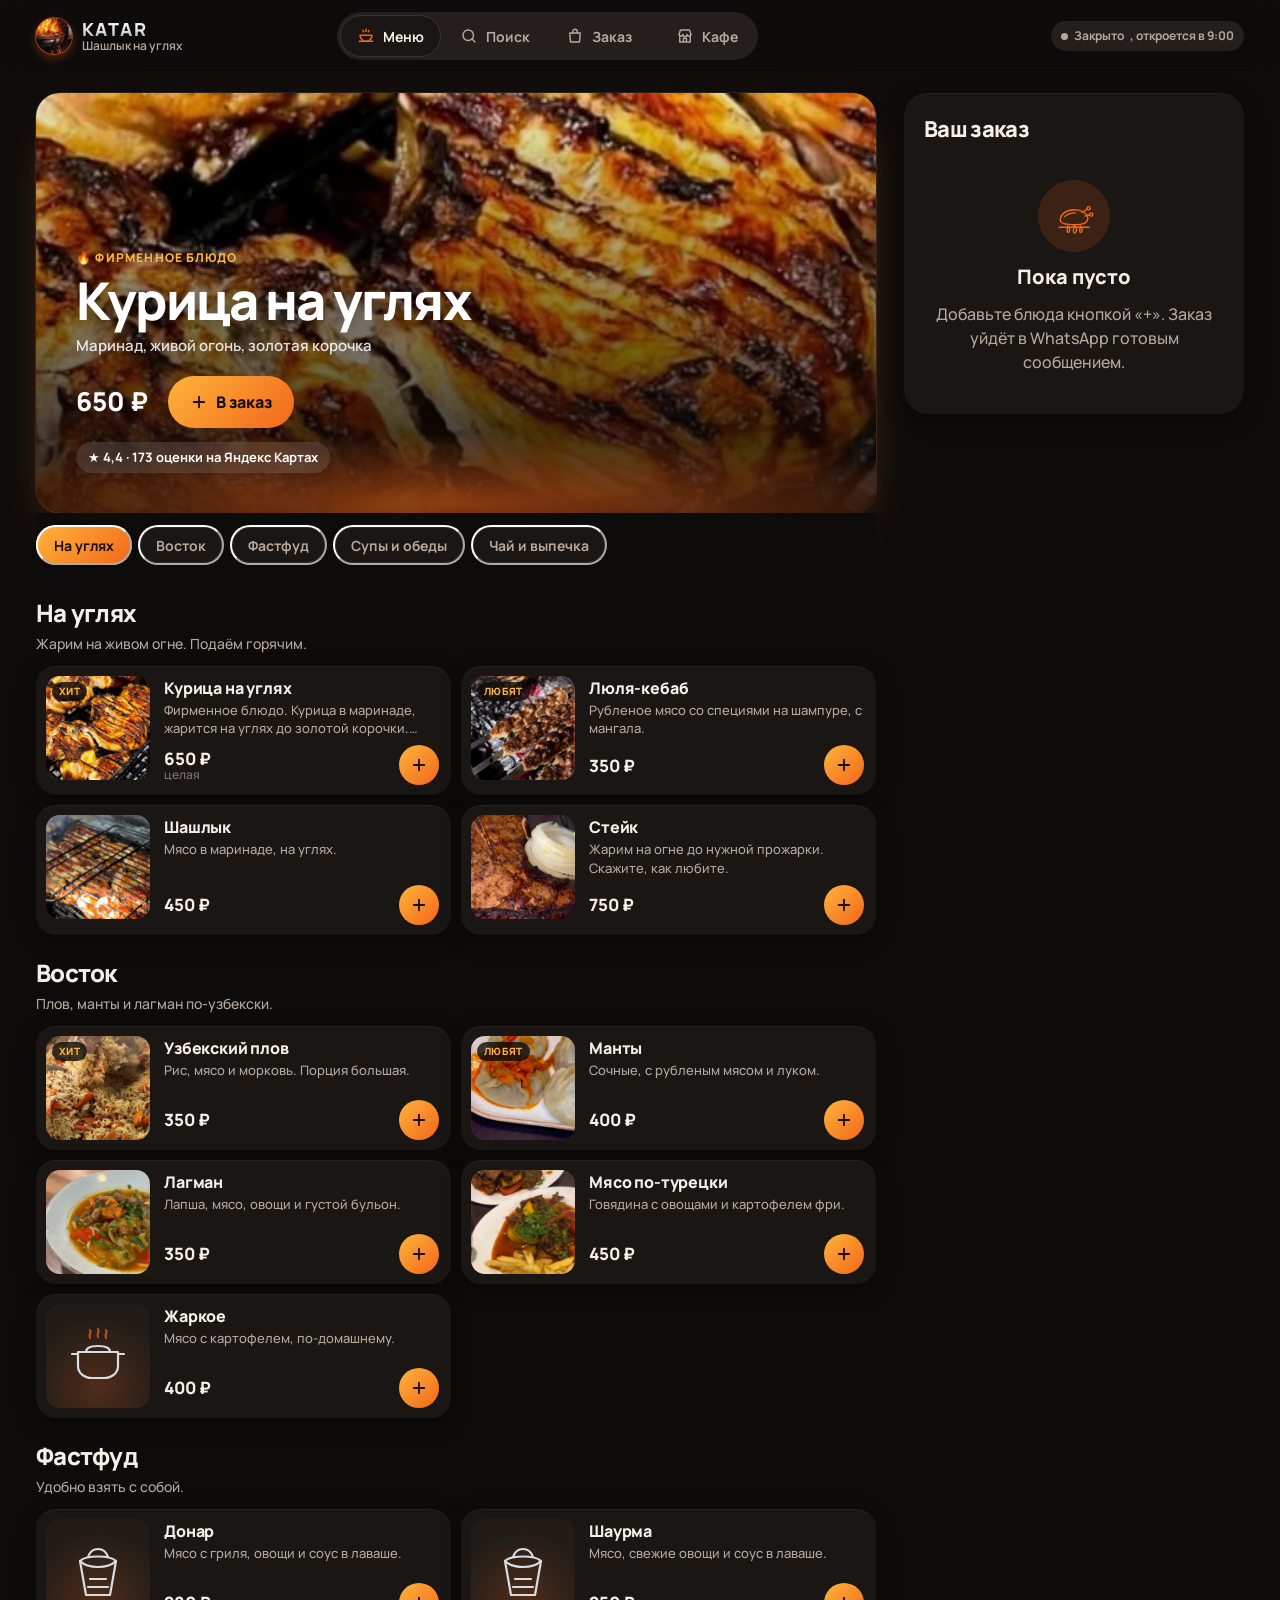
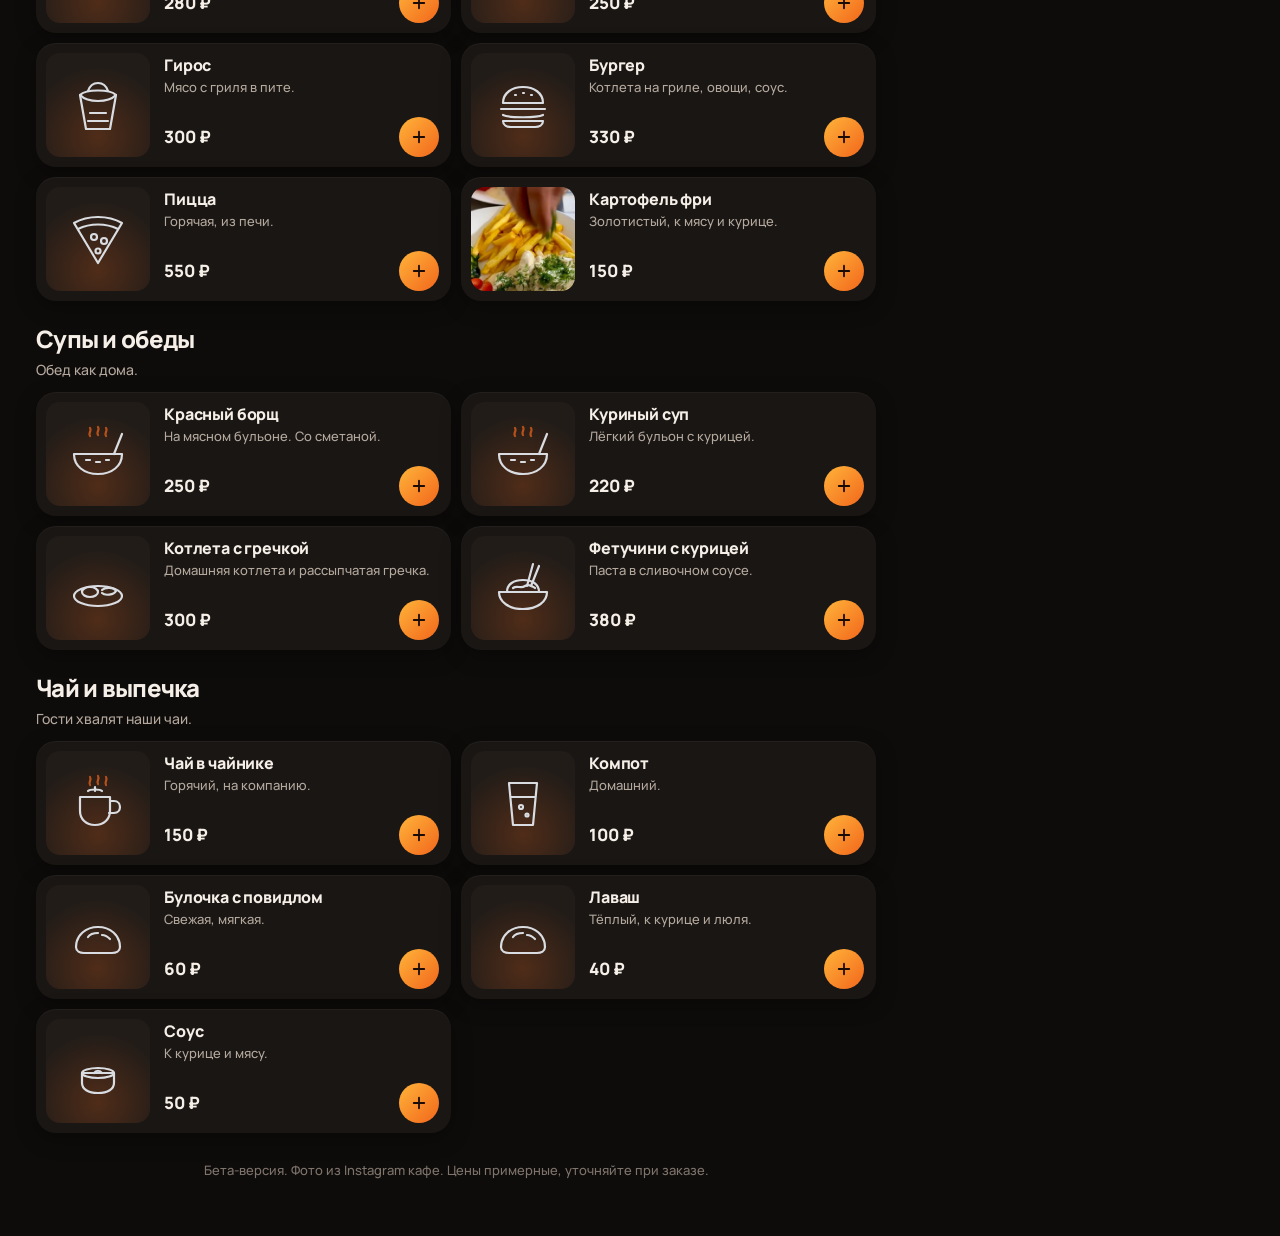
==== commit dfad6678: "Бета Katar Café: фото из Instagram кафе, тёмная тема в цветах логотипа, проверенный список блюд, нов" ====
--- a/index.html
+++ b/index.html
@@ -3,23 +3,23 @@
 <head>
   <meta charset="utf-8">
   <meta name="viewport" content="width=device-width, initial-scale=1, viewport-fit=cover">
-  <title>Katar · Куры на углях · Меню и заказ</title>
-  <meta name="description" content="Меню кафе Katar в Грозном. Курица на углях, люля, плов, манты. Выберите блюда и отправьте заказ в WhatsApp.">
-  <meta name="theme-color" content="#fbf7f1">
+  <title>Katar Café · Шашлык на углях · Меню и заказ</title>
+  <meta name="description" content="Меню Katar Café в Грозном, ул. Мира, 46. Курица на углях, люля, шашлык, плов, манты. Заказ и доставка через WhatsApp.">
+  <meta name="theme-color" content="#0e0c0b">
   <link rel="canonical" href="https://xasi88.github.io/timuri_dottax/">
 
   <meta property="og:type" content="website">
   <meta property="og:locale" content="ru_RU">
-  <meta property="og:site_name" content="Katar">
-  <meta property="og:title" content="Katar · Курица на углях">
-  <meta property="og:description" content="Меню кафе на Мира, 46 в Грозном. Выберите блюда, заказ уйдёт в WhatsApp.">
+  <meta property="og:site_name" content="Katar Café">
+  <meta property="og:title" content="Katar Café · Шашлык на углях">
+  <meta property="og:description" content="Курица, мясо, люля на углях. Меню и заказ в WhatsApp. Доставка по Грозному.">
   <meta property="og:url" content="https://xasi88.github.io/timuri_dottax/">
-  <meta property="og:image" content="https://xasi88.github.io/timuri_dottax/img/og.png">
+  <meta property="og:image" content="https://xasi88.github.io/timuri_dottax/img/og.jpg">
   <meta property="og:image:width" content="1200">
   <meta property="og:image:height" content="630">
-  <meta property="og:image:alt" content="Katar. Курица на углях. Меню и заказ в WhatsApp">
+  <meta property="og:image:alt" content="Katar Café. Шашлык на углях. Меню и заказ в WhatsApp">
   <meta name="twitter:card" content="summary_large_image">
-  <meta name="twitter:image" content="https://xasi88.github.io/timuri_dottax/img/og.png">
+  <meta name="twitter:image" content="https://xasi88.github.io/timuri_dottax/img/og.jpg">
 
   <link rel="icon" href="img/icon.svg" type="image/svg+xml">
   <link rel="apple-touch-icon" href="img/icon-180.png">
@@ -27,7 +27,7 @@
   <meta name="apple-mobile-web-app-capable" content="yes">
   <meta name="mobile-web-app-capable" content="yes">
   <meta name="apple-mobile-web-app-title" content="Katar">
-  <meta name="apple-mobile-web-app-status-bar-style" content="default">
+  <meta name="apple-mobile-web-app-status-bar-style" content="black-translucent">
 
   <link rel="preconnect" href="https://fonts.googleapis.com">
   <link rel="preconnect" href="https://fonts.gstatic.com" crossorigin>
@@ -41,7 +41,7 @@
     <div class="appbar-in">
       <a class="brand" href="#menu" aria-label="Katar, меню">
         <span class="brand-mark" aria-hidden="true"></span>
-        <span class="brand-text"><b>Katar</b><small>Куры на углях</small></span>
+        <span class="brand-text"><b>Katar</b><small>Шашлык на углях</small></span>
       </a>
       <nav class="tabs" id="tabs" aria-label="Разделы приложения"></nav>
       <span class="status" id="status"></span>
@@ -55,7 +55,7 @@
           <article class="promo" id="promo"></article>
           <nav class="chips" id="chips" aria-label="Разделы меню"><div class="chips-track" id="chipsTrack"><span class="chips-pill" id="chipsPill"></span></div></nav>
           <div id="groups"></div>
-          <p class="demo-note" id="demoNote" hidden>Демо. Цены примерные, состав уточняйте у официанта.</p>
+          <p class="demo-note" id="demoNote" hidden>Бета-версия. Фото из Instagram кафе. Цены примерные, уточняйте при заказе.</p>
         </div>
         <aside class="side-order" id="sideOrder" aria-label="Ваш заказ"></aside>
       </div>
--- a/css/base.css
+++ b/css/base.css
@@ -1,20 +1,22 @@
 /* Основа: цвета, шрифт, шапка, нижняя панель, кнопки, всплывающие подсказки */
 
 :root {
-  --bg: #fbf7f1;
-  --surface: #ffffff;
-  --sunk: #f4ede3;
-  --ink: #1d1814;
-  --ink2: #6e6157;
-  --ink3: #9a8c80;
-  --line: #ece2d6;
-  --fire: #e2561c;
-  --fire-2: #f08a3c;
-  --fire-soft: #fdebdf;
-  --green: #2f7a55;
-  --green-soft: #e3f2ea;
-  --shadow-1: 0 1px 2px rgba(60, 35, 15, 0.06), 0 4px 16px rgba(60, 35, 15, 0.06);
-  --shadow-2: 0 12px 40px -12px rgba(60, 35, 15, 0.25);
+  color-scheme: dark;
+  --bg: #0e0c0b;
+  --surface: #191614;
+  --sunk: #241f1c;
+  --ink: #f6efe7;
+  --ink2: #b5a99e;
+  --ink3: #7f746b;
+  --line: rgba(255, 236, 220, 0.09);
+  --fire: #f2661b;
+  --fire-2: #ffb43a;
+  --fire-soft: rgba(242, 102, 27, 0.16);
+  --steel: #d9dce1;
+  --green: #5ccf95;
+  --green-soft: rgba(92, 207, 149, 0.14);
+  --shadow-1: 0 1px 0 rgba(255, 255, 255, 0.04) inset, 0 6px 20px rgba(0, 0, 0, 0.35);
+  --shadow-2: 0 18px 44px -12px rgba(0, 0, 0, 0.7), 0 0 0 1px rgba(242, 102, 27, 0.25);
   --ease: cubic-bezier(0.22, 1, 0.36, 1);
   --spring: cubic-bezier(0.34, 1.4, 0.64, 1);
   --r-lg: 24px;
@@ -44,7 +46,7 @@
 .appbar {
   position: sticky; top: 0; z-index: 30; height: var(--appbar-h);
   padding-top: env(safe-area-inset-top, 0px); box-sizing: content-box;
-  background: rgba(251, 247, 241, 0.86); backdrop-filter: blur(16px) saturate(1.6); -webkit-backdrop-filter: blur(16px) saturate(1.6);
+  background: rgba(14, 12, 11, 0.82); backdrop-filter: blur(16px) saturate(1.6); -webkit-backdrop-filter: blur(16px) saturate(1.6);
   border-bottom: 1px solid transparent; transition: border-color 0.3s;
 }
 .appbar.scrolled { border-bottom-color: var(--line); }
@@ -52,11 +54,11 @@
 .brand { display: flex; align-items: center; gap: 10px; text-decoration: none; min-width: 0; }
 .brand-mark {
   flex: none; width: 36px; height: 36px; border-radius: 11px;
-  background: url("../img/icon.svg") center / cover;
-  box-shadow: 0 4px 12px -4px rgba(226, 86, 28, 0.6);
+  border-radius: 50%; background: #000 url("../img/food/logo.webp") 3% 46% / 300% auto no-repeat;
+  box-shadow: 0 0 0 1px rgba(242, 102, 27, 0.5), 0 4px 14px -4px rgba(242, 102, 27, 0.7);
 }
 .brand-text { display: grid; line-height: 1.1; min-width: 0; }
-.brand-text b { font-size: 18px; font-weight: 800; letter-spacing: -0.02em; }
+.brand-text b { font-size: 18px; font-weight: 800; letter-spacing: 0.08em; text-transform: uppercase; background: linear-gradient(180deg, #fff, var(--steel) 60%, #9aa0a8); -webkit-background-clip: text; background-clip: text; color: transparent; }
 .brand-text small { font-size: 12px; color: var(--ink2); font-weight: 600; white-space: nowrap; }
 .status {
   margin-left: auto; flex: none; display: inline-flex; align-items: center; gap: 6px;
@@ -65,8 +67,9 @@
 }
 .status::before { content: ""; width: 7px; height: 7px; border-radius: 50%; background: currentColor; animation: pulse 2s infinite; }
 .status.closed { background: var(--sunk); color: var(--ink2); }
+@media (max-width: 400px) { .status .st-more { display: none; } }
 .status.closed::before { animation: none; }
-@keyframes pulse { 0% { box-shadow: 0 0 0 0 rgba(47, 122, 85, 0.5); } 70% { box-shadow: 0 0 0 7px rgba(47, 122, 85, 0); } 100% { box-shadow: none; } }
+@keyframes pulse { 0% { box-shadow: 0 0 0 0 rgba(92, 207, 149, 0.5); } 70% { box-shadow: 0 0 0 7px rgba(92, 207, 149, 0); } 100% { box-shadow: none; } }
 
 /* Вкладки в шапке: только на большом экране */
 .tabs { display: none; }
@@ -76,7 +79,7 @@
   position: fixed; left: 0; right: 0; bottom: 0; z-index: 30;
   display: grid; grid-template-columns: repeat(4, 1fr);
   height: calc(var(--tabbar-h) + var(--safe-b)); padding-bottom: var(--safe-b);
-  background: rgba(255, 255, 255, 0.92); backdrop-filter: blur(16px) saturate(1.6); -webkit-backdrop-filter: blur(16px) saturate(1.6);
+  background: rgba(20, 17, 15, 0.9); backdrop-filter: blur(16px) saturate(1.6); -webkit-backdrop-filter: blur(16px) saturate(1.6);
   border-top: 1px solid var(--line);
 }
 .tab {
@@ -90,7 +93,7 @@
 .tab .dot {
   position: absolute; top: 6px; left: calc(50% + 6px); min-width: 18px; height: 18px; padding: 0 5px;
   border-radius: 99px; background: var(--fire); color: #fff; font-size: 11px; line-height: 18px; text-align: center;
-  box-shadow: 0 0 0 2px #fff; transform: scale(0); transition: transform 0.35s var(--spring);
+  box-shadow: 0 0 0 2px var(--bg); transform: scale(0); transition: transform 0.35s var(--spring);
 }
 .tab .dot.show { transform: scale(1); }
 .tab .dot.bump { animation: bump 0.45s var(--spring); }
@@ -110,10 +113,10 @@
   transition: transform 0.25s var(--spring), box-shadow 0.25s, background 0.2s;
 }
 .btn:active { transform: scale(0.97); }
-.btn-primary { background: var(--fire); color: #fff; box-shadow: 0 10px 24px -10px rgba(226, 86, 28, 0.8); }
-.btn-primary:hover { background: #cf4a13; }
+.btn-primary { background: linear-gradient(135deg, var(--fire-2), var(--fire)); color: #1a0c04; box-shadow: 0 10px 24px -10px rgba(242, 102, 27, 0.8); }
+.btn-primary:hover { filter: brightness(1.08); }
 .btn-soft { background: var(--sunk); color: var(--ink); }
-.btn-soft:hover { background: #ece2d4; }
+.btn-soft:hover { background: #2e2824; }
 .btn-wa { background: #1fa855; color: #fff; box-shadow: 0 10px 24px -10px rgba(31, 168, 85, 0.8); }
 .btn-wa:hover { background: #18934a; }
 .btn-wide { width: 100%; }
@@ -123,8 +126,8 @@
 .ctl { display: inline-flex; align-items: center; height: 40px; border-radius: 99px; flex: none; }
 .ctl button { width: 40px; height: 40px; border: 0; padding: 0; background: none; display: grid; place-items: center; border-radius: 50%; }
 .ctl svg { width: 18px; height: 18px; fill: none; stroke: currentColor; stroke-width: 2.4; stroke-linecap: round; }
-.ctl.empty button { background: var(--ink); color: #fff; transition: transform 0.25s var(--spring), background 0.2s; }
-.ctl.empty button:hover { background: var(--fire); }
+.ctl.empty button { background: linear-gradient(135deg, var(--fire-2), var(--fire)); color: #1a0c04; transition: transform 0.25s var(--spring), background 0.2s; }
+.ctl.empty button:hover { filter: brightness(1.1); }
 .ctl.empty button:active { transform: scale(0.88); }
 .ctl.has { background: var(--fire-soft); color: var(--fire); animation: grow 0.35s var(--spring); }
 .ctl.has output { min-width: 20px; text-align: center; font-weight: 800; font-variant-numeric: tabular-nums; }
@@ -137,11 +140,11 @@
 .toast {
   position: fixed; z-index: 60; left: 50%; bottom: calc(var(--tabbar-h) + var(--safe-b) + 12px);
   max-width: calc(100% - 32px); padding: 12px 18px; border-radius: 14px;
-  background: var(--ink); color: #fff; font-size: 14px; font-weight: 700; white-space: nowrap; overflow: hidden; text-overflow: ellipsis;
+  background: var(--ink); color: #15110e; font-size: 14px; font-weight: 700; white-space: nowrap; overflow: hidden; text-overflow: ellipsis;
   transform: translate(-50%, 20px); opacity: 0; pointer-events: none; transition: transform 0.4s var(--spring), opacity 0.25s;
 }
 .toast.show { transform: translate(-50%, 0); opacity: 1; }
-.flyer { position: fixed; z-index: 70; left: 0; top: 0; width: 16px; height: 16px; border-radius: 50%; background: var(--fire); pointer-events: none; opacity: 0; box-shadow: 0 0 0 4px rgba(226, 86, 28, 0.2); }
+.flyer { position: fixed; z-index: 70; left: 0; top: 0; width: 16px; height: 16px; border-radius: 50%; background: var(--fire); pointer-events: none; opacity: 0; box-shadow: 0 0 12px var(--fire), 0 0 0 4px rgba(242, 102, 27, 0.25); }
 
 /* Большой экран: вкладки в шапке, нижней панели нет */
 @media (min-width: 1024px) {
@@ -151,7 +154,7 @@
   .tabs { display: flex; gap: 4px; margin: 0 auto; padding: 4px; border-radius: 99px; background: var(--sunk); }
   .tabs .tab { grid-auto-flow: column; gap: 8px; padding: 0 16px; height: 40px; border-radius: 99px; font-size: 14px; color: var(--ink2); }
   .tabs .tab svg { width: 18px; height: 18px; }
-  .tabs .tab.on { background: var(--surface); color: var(--ink); box-shadow: var(--shadow-1); }
+  .tabs .tab.on { background: var(--surface); color: var(--ink); box-shadow: 0 0 0 1px var(--line); }
   .tabs .tab.on svg { transform: none; color: var(--fire); }
   .tabs .tab .dot { position: static; transform: scale(0); width: 0; min-width: 0; padding: 0; overflow: hidden; }
   .tabs .tab .dot.show { transform: none; width: auto; min-width: 20px; padding: 0 6px; box-shadow: none; }
--- a/css/menu.css
+++ b/css/menu.css
@@ -4,43 +4,33 @@
 .menu-main { min-width: 0; }
 .side-order { display: none; }
 
-/* Главная карточка: фирменное блюдо */
+/* Главная карточка: фото фирменного блюда во всю ширину */
 .promo {
-  position: relative; overflow: hidden; isolation: isolate;
-  display: grid; grid-template-columns: minmax(0, 1fr) 112px; grid-template-areas: "text art" "buy buy" "rate rate";
-  align-items: center; column-gap: 8px; padding: 22px 18px 20px 22px; border-radius: var(--r-lg); color: #fff;
-  background: linear-gradient(135deg, #f2913f 0%, #e2561c 55%, #c43f12 100%);
-  box-shadow: 0 20px 40px -20px rgba(196, 63, 18, 0.7);
+  position: relative; overflow: hidden; isolation: isolate; min-height: 340px;
+  display: flex; flex-direction: column; justify-content: flex-end;
+  padding: 22px; border-radius: var(--r-lg); color: #fff; background: #000;
+  box-shadow: 0 24px 50px -24px rgba(242, 102, 27, 0.55), 0 0 0 1px var(--line);
 }
-.promo::before, .promo::after {
-  content: ""; position: absolute; z-index: -1; border-radius: 50%; filter: blur(30px); opacity: 0.7;
-  animation: drift 9s ease-in-out infinite alternate;
-}
-.promo::before { width: 220px; height: 220px; right: -60px; top: -80px; background: #ffc46b; }
-.promo::after { width: 180px; height: 180px; left: -50px; bottom: -90px; background: #b8340c; animation-delay: -4s; }
-@keyframes drift { to { transform: translate(-30px, 30px) scale(1.15); } }
-.promo-text { grid-area: text; min-width: 0; }
-.promo-kicker { font-size: 12px; font-weight: 800; letter-spacing: 0.08em; text-transform: uppercase; opacity: 0.85; }
-.promo h1 { font-size: clamp(28px, 8vw, 44px); line-height: 1.02; font-weight: 800; letter-spacing: -0.035em; margin: 6px 0 8px; }
-.promo-meta { font-size: 14px; font-weight: 600; opacity: 0.92; }
-.promo-buy { grid-area: buy; display: flex; align-items: center; justify-content: space-between; gap: 12px; margin-top: 16px; }
-.promo-price { font-size: 22px; font-weight: 800; white-space: nowrap; }
-.promo .ctl.empty button { background: #fff; color: var(--fire); }
-.promo .ctl.empty button:hover { background: #fff3ea; }
-.promo .ctl.has { background: rgba(255, 255, 255, 0.95); }
-.promo-art { grid-area: art; position: relative; width: 112px; height: 112px; color: #fff; justify-self: end; }
-.promo-art::before { content: ""; position: absolute; inset: 8px; border-radius: 50%; background: rgba(255, 255, 255, 0.16); box-shadow: inset 0 0 0 1px rgba(255, 255, 255, 0.25); }
-.promo-art svg { position: relative; width: 100%; height: 100%; padding: 16px; animation: bob 4s ease-in-out infinite; }
-.promo-art .fx.flame { color: #ffd27a; }
-@keyframes bob { 50% { transform: translateY(-5px) rotate(-3deg); } }
-.promo-rating { grid-area: rate; justify-self: start; max-width: 100%; display: inline-flex; align-items: center; gap: 6px; margin-top: 14px; font-size: 13px; font-weight: 700; padding: 6px 10px; border-radius: 99px; background: rgba(0, 0, 0, 0.14); text-decoration: none; }
+.promo-photo { position: absolute; inset: 0; z-index: -2; width: 100%; height: 100%; object-fit: cover; transform: scale(1.08); animation: kenburns 18s ease-in-out infinite alternate; }
+@keyframes kenburns { to { transform: scale(1.18) translate(-2%, -2%); } }
+.promo::before { content: ""; position: absolute; inset: 0; z-index: -1; background: linear-gradient(180deg, rgba(0, 0, 0, 0.05) 0%, rgba(0, 0, 0, 0.35) 40%, rgba(10, 6, 4, 0.92) 100%); }
+.promo::after { content: ""; position: absolute; left: -20%; right: -20%; bottom: -60px; height: 140px; z-index: -1; background: radial-gradient(closest-side, rgba(242, 102, 27, 0.55), transparent); animation: ember 4s ease-in-out infinite; }
+@keyframes ember { 50% { opacity: 0.55; transform: scaleX(1.1); } }
+.promo-text { min-width: 0; }
+.promo-kicker { font-size: 12px; font-weight: 800; letter-spacing: 0.1em; text-transform: uppercase; color: var(--fire-2); }
+.promo h1 { font-size: clamp(30px, 8.6vw, 52px); line-height: 1; font-weight: 800; letter-spacing: -0.035em; margin: 8px 0; text-shadow: 0 2px 20px rgba(0, 0, 0, 0.5); }
+.promo-meta { font-size: 15px; font-weight: 600; color: rgba(255, 255, 255, 0.85); }
+.promo-buy { display: flex; align-items: center; justify-content: space-between; gap: 12px; margin-top: 18px; }
+.promo-price { font-size: 26px; font-weight: 800; white-space: nowrap; }
+.promo .ctl.has { background: rgba(255, 255, 255, 0.95); color: var(--fire); }
+.promo-rating { align-self: flex-start; max-width: 100%; display: inline-flex; align-items: center; gap: 6px; margin-top: 14px; font-size: 13px; font-weight: 700; padding: 6px 12px; border-radius: 99px; background: rgba(255, 255, 255, 0.12); backdrop-filter: blur(8px); -webkit-backdrop-filter: blur(8px); text-decoration: none; }
 
 /* Полоса разделов */
 .chips {
   position: sticky; z-index: 20; top: calc(var(--appbar-h) + env(safe-area-inset-top, 0px));
   margin: 0 -16px; padding: 12px 0 10px; background: var(--bg);
 }
-.chips::after { content: ""; position: absolute; left: 0; right: 0; bottom: -12px; height: 12px; background: linear-gradient(var(--bg), rgba(251, 247, 241, 0)); pointer-events: none; }
+.chips::after { content: ""; position: absolute; left: 0; right: 0; bottom: -12px; height: 12px; background: linear-gradient(var(--bg), rgba(14, 12, 11, 0)); pointer-events: none; }
 .chips-track { position: relative; display: flex; gap: 6px; overflow-x: auto; padding: 0 16px; scrollbar-width: none; scroll-behavior: smooth; }
 .chips-track.more { -webkit-mask-image: linear-gradient(90deg, #000 calc(100% - 32px), transparent); mask-image: linear-gradient(90deg, #000 calc(100% - 32px), transparent); }
 .chips-track::-webkit-scrollbar { display: none; }
@@ -50,8 +40,8 @@
   text-decoration: none; color: var(--ink2); background: var(--surface); box-shadow: inset 0 0 0 1px var(--line);
   transition: color 0.3s;
 }
-.chip.on { color: #fff; box-shadow: none; background: transparent; }
-.chips-pill { position: absolute; top: 0; left: 0; height: 40px; border-radius: 99px; background: var(--ink); transition: transform 0.45s var(--spring), width 0.45s var(--spring); }
+.chip.on { color: #1a0c04; box-shadow: none; background: transparent; }
+.chips-pill { position: absolute; top: 0; left: 0; height: 40px; border-radius: 99px; background: linear-gradient(135deg, var(--fire-2), var(--fire)); transition: transform 0.45s var(--spring), width 0.45s var(--spring); }
 
 /* Разделы и карточки */
 .group { padding-top: 20px; }
@@ -67,11 +57,13 @@
 }
 .card.in { opacity: 1; transform: none; transition: opacity 0.6s var(--ease), transform 0.6s var(--ease), box-shadow 0.3s; }
 .card:hover { box-shadow: var(--shadow-2); }
-.art { position: relative; width: 104px; height: 104px; border-radius: 14px; display: grid; place-items: center; color: var(--ink); background: var(--tint, var(--sunk)); overflow: hidden; }
+.art { position: relative; width: 104px; height: 104px; border-radius: 14px; display: grid; place-items: center; color: var(--steel); background: var(--tint, var(--sunk)); overflow: hidden; }
 .art svg { width: 64px; height: 64px; transition: transform 0.5s var(--spring); }
+.art img { position: absolute; inset: 0; width: 100%; height: 100%; object-fit: cover; transition: transform 0.6s var(--ease); }
+.card:hover .art img { transform: scale(1.06); }
 .card:hover .art svg { transform: scale(1.08) rotate(-4deg); }
 .art .fx { color: var(--fire); }
-.badge { position: absolute; top: 6px; left: 6px; max-width: calc(100% - 12px); padding: 2px 7px; border-radius: 99px; font-size: 10px; font-weight: 800; letter-spacing: 0.03em; text-transform: uppercase; background: var(--surface); color: var(--fire); white-space: nowrap; overflow: hidden; text-overflow: ellipsis; }
+.badge { position: absolute; top: 6px; left: 6px; max-width: calc(100% - 12px); padding: 2px 7px; border-radius: 99px; font-size: 10px; font-weight: 800; letter-spacing: 0.03em; text-transform: uppercase; background: rgba(14, 12, 11, 0.8); color: var(--fire-2); white-space: nowrap; z-index: 1; overflow: hidden; text-overflow: ellipsis; }
 .c-body { display: flex; flex-direction: column; min-width: 0; padding: 2px 2px 0 0; }
 .c-name { font-size: 16px; line-height: 1.25; font-weight: 800; letter-spacing: -0.01em; }
 .c-desc { margin-top: 3px; color: var(--ink2); font-size: 13px; line-height: 1.4; display: -webkit-box; -webkit-line-clamp: 2; -webkit-box-orient: vertical; overflow: hidden; }
@@ -92,17 +84,12 @@
 .demo-note { margin: 28px 0 8px; text-align: center; color: var(--ink3); font-size: 13px; }
 
 /* Цвета плиток по разделам */
-[data-g="coal"] { --tint: #fde6d8; }
-[data-g="east"] { --tint: #fbefd3; }
-[data-g="street"] { --tint: #e9f0df; }
-[data-g="soup"] { --tint: #f8e4df; }
-[data-g="drinks"] { --tint: #e6edf5; }
+[data-g] { --tint: radial-gradient(circle at 50% 80%, rgba(242, 102, 27, 0.22), transparent 70%), #221c18; }
 
 @media (min-width: 700px) {
   .grid { grid-template-columns: repeat(2, minmax(0, 1fr)); }
-  .promo { grid-template-columns: minmax(0, 1fr) 180px; grid-template-areas: "text art" "buy art" "rate art"; padding: 32px 28px 28px 32px; }
+  .promo { min-height: 380px; padding: 32px; }
   .promo-buy { justify-content: flex-start; gap: 20px; }
-  .promo-art { width: 180px; height: 180px; }
 }
 
 /* Большой экран: меню слева, заказ справа */
@@ -115,8 +102,7 @@
     max-height: calc(100vh - var(--appbar-h) - 40px); overflow-y: auto;
     padding: 20px; border-radius: var(--r-lg); background: var(--surface); box-shadow: var(--shadow-1);
   }
-  .promo { grid-template-columns: minmax(0, 1fr) 220px; padding: 40px; }
-  .promo-art { width: 220px; height: 220px; }
+  .promo { min-height: 420px; padding: 40px; }
 }
 @media (min-width: 1360px) {
   .menu-layout { grid-template-columns: minmax(0, 1fr) 380px; }
--- a/css/views.css
+++ b/css/views.css
@@ -51,8 +51,8 @@
   background: var(--surface); box-shadow: inset 0 0 0 1px var(--line); font-size: 16px; font-weight: 600; outline: none; transition: box-shadow 0.2s;
 }
 .field input:focus { box-shadow: inset 0 0 0 2px var(--fire); }
-.field input.invalid { box-shadow: inset 0 0 0 2px #d23b3b; animation: shake 0.35s; }
-.field-err { display: block; margin-top: 6px; font-size: 13px; font-weight: 700; color: #d23b3b; }
+.field input.invalid { box-shadow: inset 0 0 0 2px #ff5a5a; animation: shake 0.35s; }
+.field-err { display: block; margin-top: 6px; font-size: 13px; font-weight: 700; color: #ff7a7a; }
 @keyframes shake { 25% { transform: translateX(-4px); } 75% { transform: translateX(4px); } }
 .o-total { display: flex; align-items: baseline; justify-content: space-between; gap: 12px; margin: 22px 0 14px; padding-top: 16px; border-top: 1px dashed var(--line); }
 .o-total span { color: var(--ink2); font-weight: 700; }
@@ -70,10 +70,12 @@
 
 /* Кафе */
 .cafe-hero {
-  position: relative; overflow: hidden; padding: 24px; border-radius: var(--r-lg); color: #fff;
-  background: radial-gradient(120% 120% at 100% 0%, #3a2a1f 0%, #1d1814 60%);
+  position: relative; overflow: hidden; padding: 120px 24px 24px; border-radius: var(--r-lg); color: #fff;
+  background: linear-gradient(180deg, rgba(0, 0, 0, 0.1), rgba(10, 6, 4, 0.92) 75%), url("../img/food/mangal.webp") center 30% / cover, #000;
+  box-shadow: 0 0 0 1px var(--line);
 }
-.cafe-hero h1 { font-size: 34px; font-weight: 800; letter-spacing: -0.03em; }
+.cafe-logo { position: absolute; top: 16px; left: 16px; width: 64px; height: 64px; border-radius: 50%; background: #000 url("../img/food/logo.webp") 3% 46% / 300% auto no-repeat; box-shadow: 0 0 0 2px rgba(242, 102, 27, 0.6); }
+.cafe-hero h1 { font-size: 34px; font-weight: 800; letter-spacing: 0.06em; text-transform: uppercase; }
 .cafe-hero p { opacity: 0.8; margin-top: 4px; }
 .cafe-rate { display: flex; align-items: center; gap: 10px; margin-top: 18px; flex-wrap: wrap; }
 .cafe-rate b { font-size: 28px; font-weight: 800; }
@@ -95,18 +97,21 @@
 /* Окно блюда */
 .sheet { position: fixed; inset: 0; z-index: 50; visibility: hidden; }
 .sheet.open { visibility: visible; }
-.sheet-bg { position: absolute; inset: 0; background: rgba(29, 24, 20, 0.45); opacity: 0; transition: opacity 0.35s var(--ease); }
+.sheet-bg { position: absolute; inset: 0; background: rgba(0, 0, 0, 0.6); opacity: 0; transition: opacity 0.35s var(--ease); }
 .sheet.open .sheet-bg { opacity: 1; }
 .sheet-card {
   position: absolute; left: 0; right: 0; bottom: 0; margin: 0 auto; max-width: 520px; max-height: 92svh; overflow-y: auto;
-  border-radius: 28px 28px 0 0; background: var(--surface); outline: none;
+  border-radius: 28px 28px 0 0; background: var(--surface); outline: none; box-shadow: 0 0 0 1px var(--line);
   transform: translateY(100%); transition: transform 0.5s var(--ease);
   padding-bottom: var(--safe-b);
 }
 .sheet.open .sheet-card { transform: none; }
-.sheet-x { position: absolute; z-index: 2; top: 12px; right: 12px; width: 40px; height: 40px; border: 0; border-radius: 50%; background: rgba(255, 255, 255, 0.9); display: grid; place-items: center; box-shadow: var(--shadow-1); }
+.sheet-x { position: absolute; z-index: 2; top: 12px; right: 12px; width: 40px; height: 40px; border: 0; border-radius: 50%; background: rgba(14, 12, 11, 0.7); display: grid; place-items: center; box-shadow: 0 0 0 1px var(--line); }
 .sheet-x svg { width: 18px; height: 18px; fill: none; stroke: var(--ink); stroke-width: 2.4; stroke-linecap: round; }
-.d-art { height: 240px; display: grid; place-items: center; background: var(--tint, var(--sunk)); color: var(--ink); }
+.d-art { position: relative; height: 280px; display: grid; place-items: center; background: var(--tint, var(--sunk)); color: var(--steel); overflow: hidden; }
+.d-art img { position: absolute; inset: 0; width: 100%; height: 100%; object-fit: cover; transform: scale(1.08); transition: transform 0.9s var(--ease); }
+.sheet.open .d-art img { transform: none; }
+.d-art::after { content: ""; position: absolute; left: 0; right: 0; bottom: 0; height: 60px; background: linear-gradient(transparent, var(--surface)); }
 .d-art svg { width: 150px; height: 150px; transform: scale(0.7) rotate(-8deg); opacity: 0; transition: transform 0.7s var(--spring) 0.1s, opacity 0.3s 0.1s; }
 .d-art .fx { color: var(--fire); }
 .sheet.open .d-art svg { transform: none; opacity: 1; }
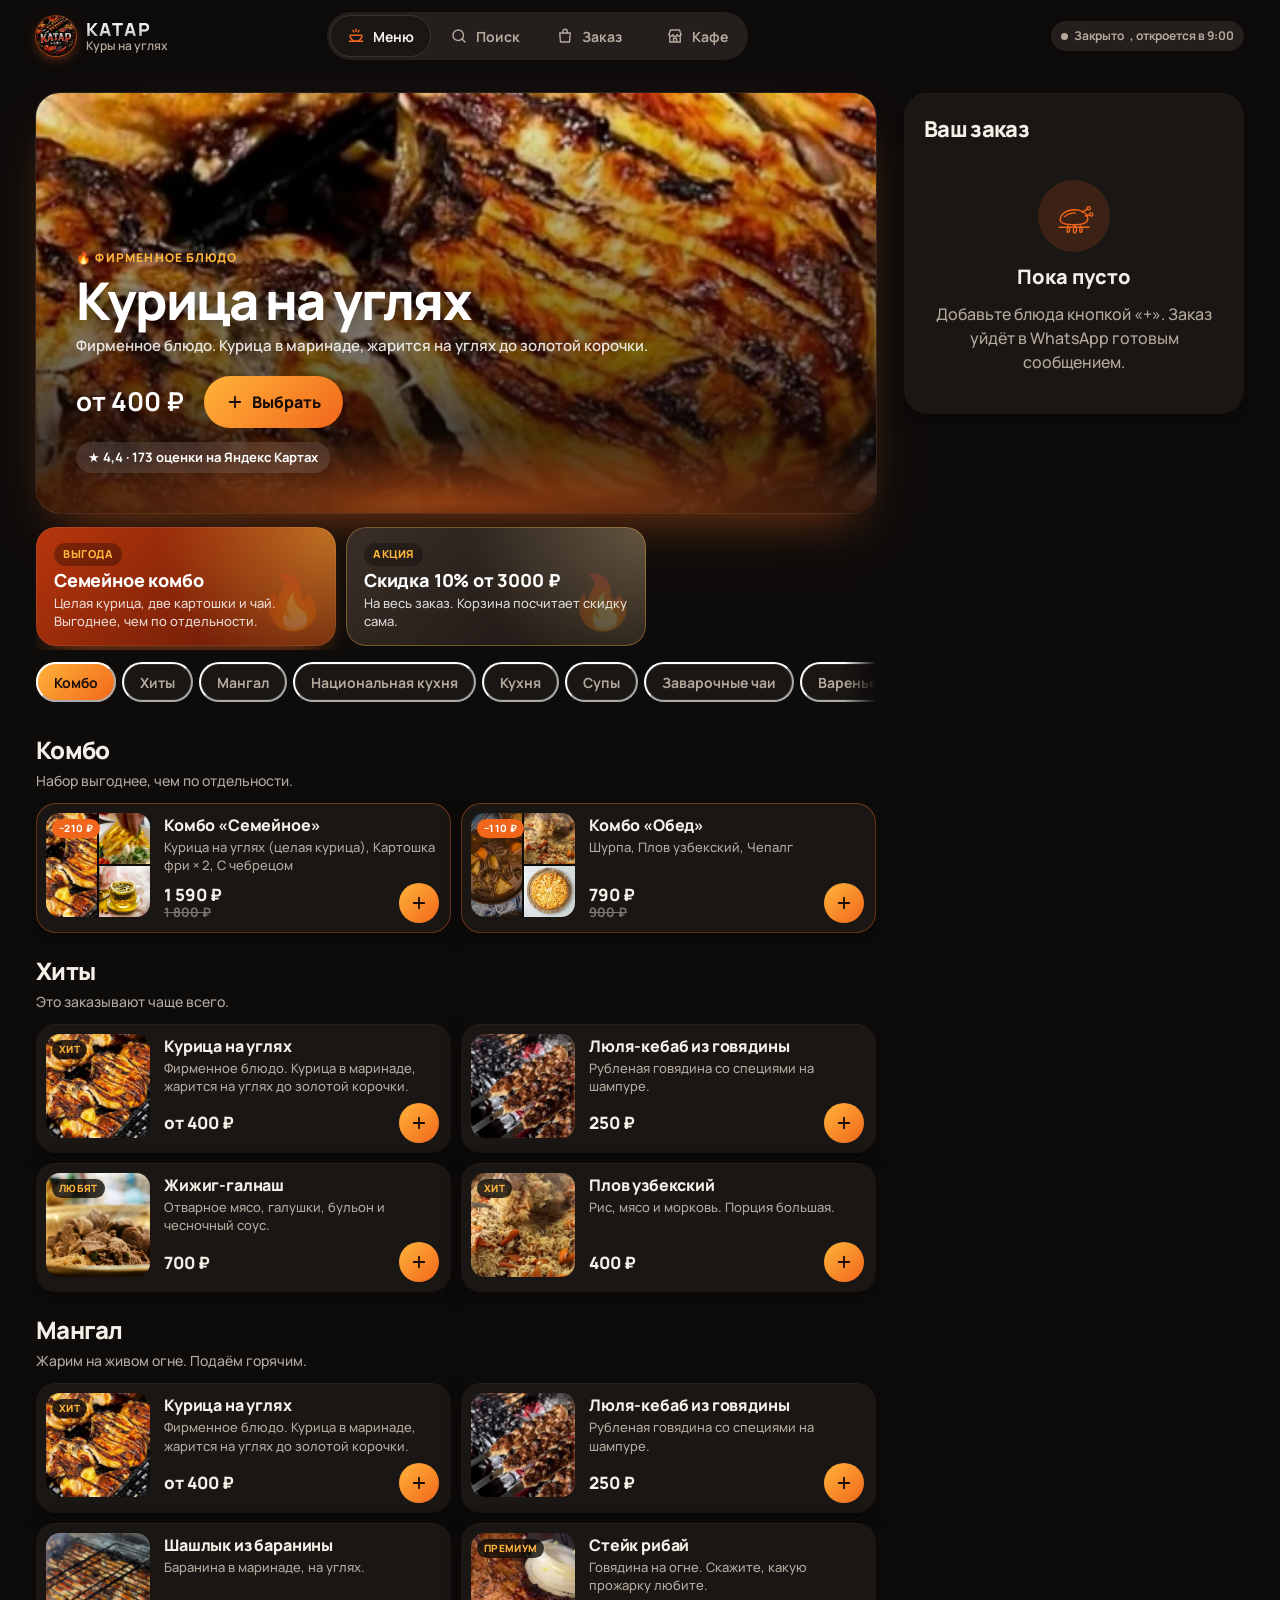
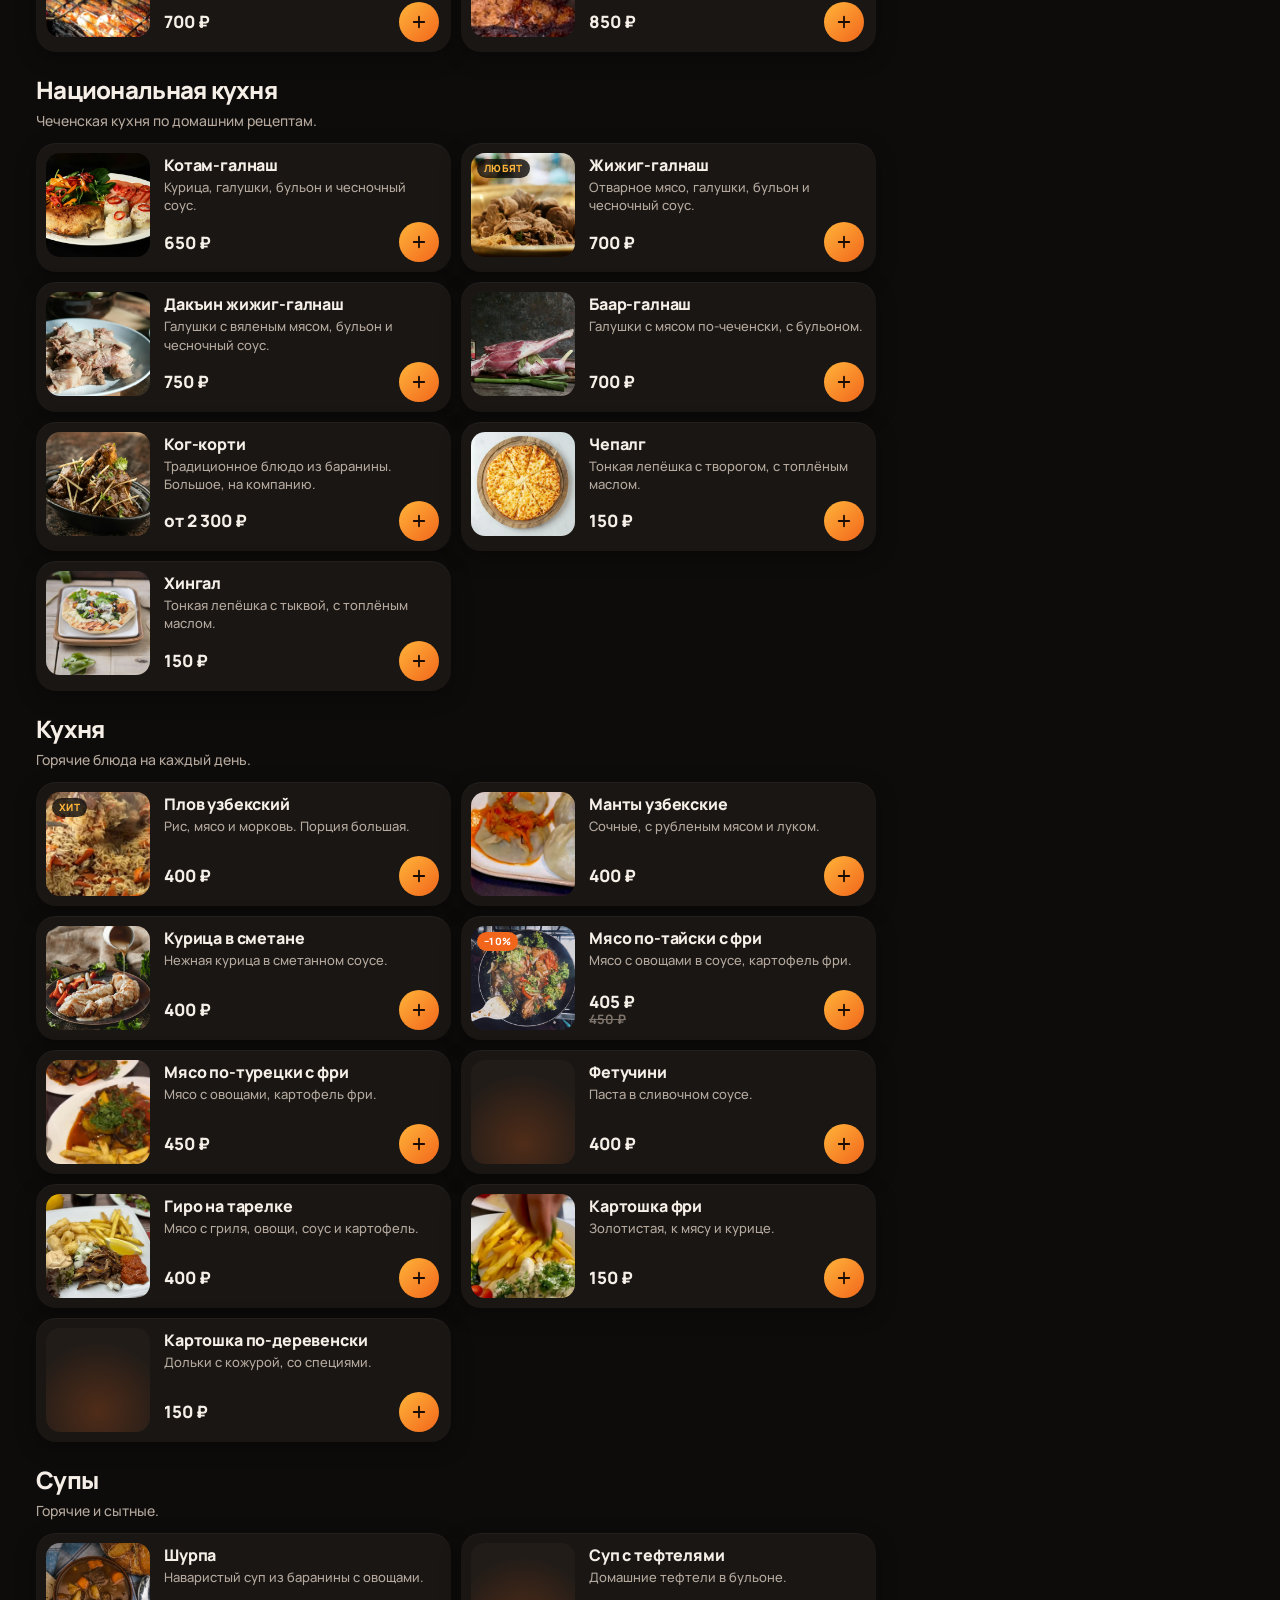
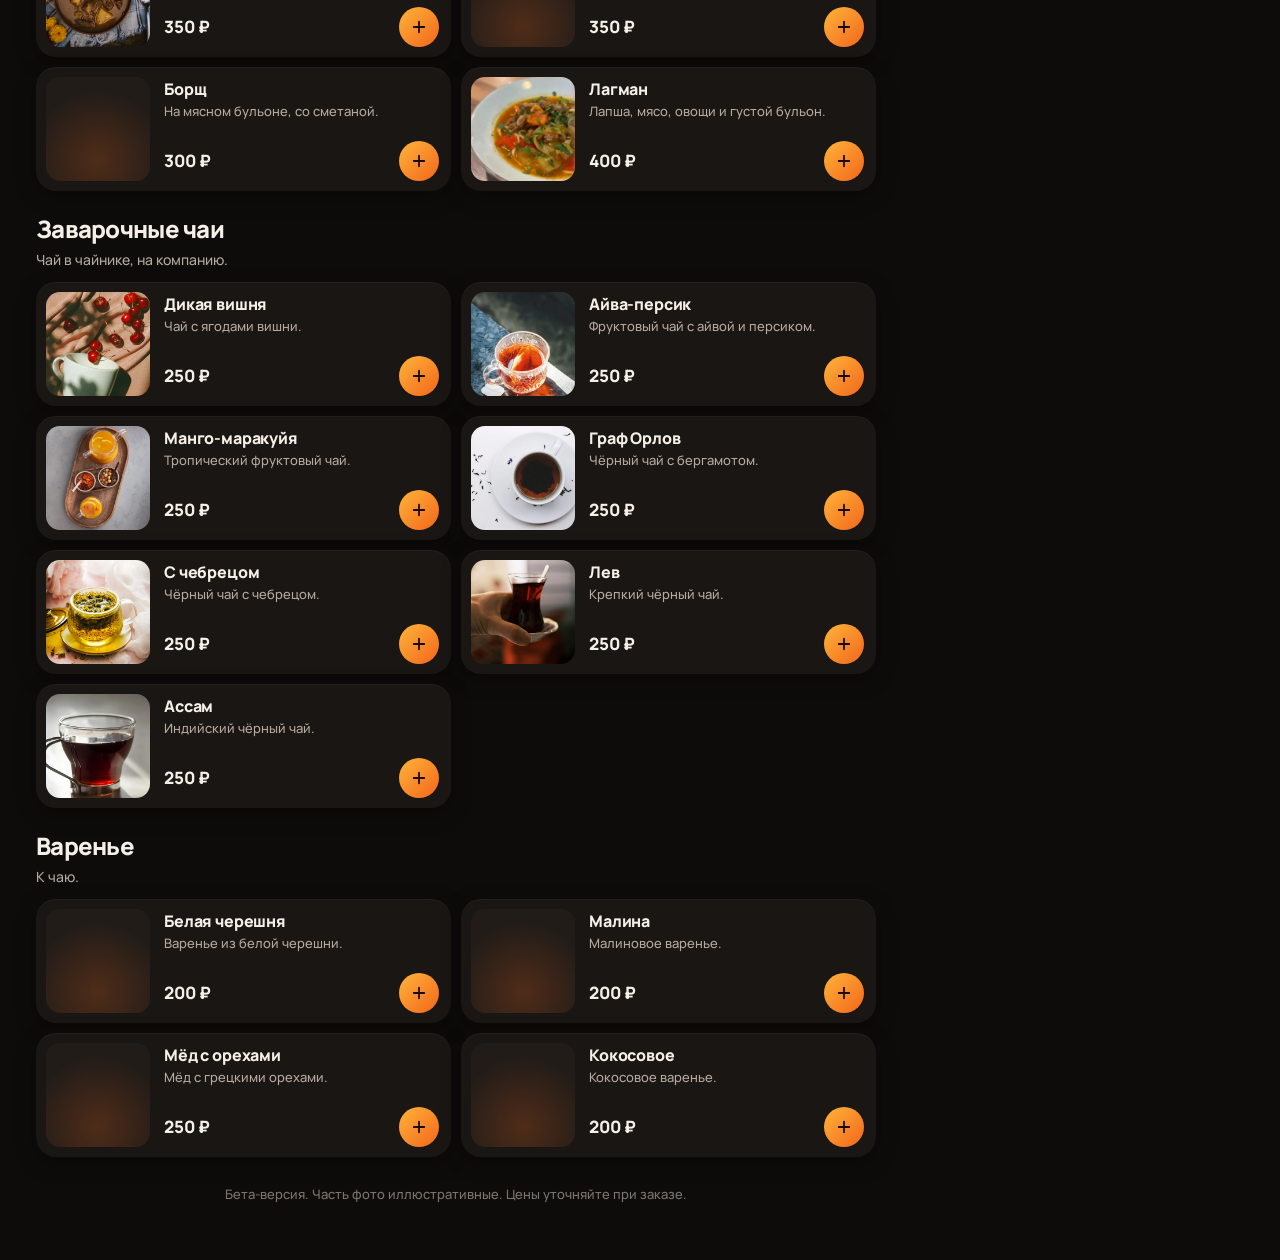
==== commit 30390767: "Катар: логотип с визитки, меню с бумажного меню, акции и комбо, админка с публикацией на GitHub, уст" ====
--- a/index.html
+++ b/index.html
@@ -3,30 +3,30 @@
 <head>
   <meta charset="utf-8">
   <meta name="viewport" content="width=device-width, initial-scale=1, viewport-fit=cover">
-  <title>Katar Café · Шашлык на углях · Меню и заказ</title>
-  <meta name="description" content="Меню Katar Café в Грозном, ул. Мира, 46. Курица на углях, люля, шашлык, плов, манты. Заказ и доставка через WhatsApp.">
+  <title>Кафе «Катар» · Куры на углях · Меню и заказ</title>
+  <meta name="description" content="Меню кафе «Катар» в Грозном, ул. Мира, 46. Курица на углях, шашлык, жижиг-галнаш, плов, манты, чаи. Комбо и акции. Заказ и доставка через WhatsApp.">
   <meta name="theme-color" content="#0e0c0b">
   <link rel="canonical" href="https://xasi88.github.io/timuri_dottax/">
 
   <meta property="og:type" content="website">
   <meta property="og:locale" content="ru_RU">
-  <meta property="og:site_name" content="Katar Café">
-  <meta property="og:title" content="Katar Café · Шашлык на углях">
-  <meta property="og:description" content="Курица, мясо, люля на углях. Меню и заказ в WhatsApp. Доставка по Грозному.">
+  <meta property="og:site_name" content="Кафе «Катар»">
+  <meta property="og:title" content="Кафе «Катар» · Куры на углях">
+  <meta property="og:description" content="Курица на углях, национальная кухня, комбо и акции. Меню и заказ в WhatsApp. Доставка по Грозному.">
   <meta property="og:url" content="https://xasi88.github.io/timuri_dottax/">
   <meta property="og:image" content="https://xasi88.github.io/timuri_dottax/img/og.jpg">
   <meta property="og:image:width" content="1200">
   <meta property="og:image:height" content="630">
-  <meta property="og:image:alt" content="Katar Café. Шашлык на углях. Меню и заказ в WhatsApp">
+  <meta property="og:image:alt" content="Кафе «Катар». Куры на углях. Меню и заказ в WhatsApp">
   <meta name="twitter:card" content="summary_large_image">
   <meta name="twitter:image" content="https://xasi88.github.io/timuri_dottax/img/og.jpg">
 
-  <link rel="icon" href="img/icon.svg" type="image/svg+xml">
+  <link rel="icon" href="img/favicon.png" type="image/png">
   <link rel="apple-touch-icon" href="img/icon-180.png">
   <link rel="manifest" href="manifest.webmanifest">
   <meta name="apple-mobile-web-app-capable" content="yes">
   <meta name="mobile-web-app-capable" content="yes">
-  <meta name="apple-mobile-web-app-title" content="Katar">
+  <meta name="apple-mobile-web-app-title" content="Катар">
   <meta name="apple-mobile-web-app-status-bar-style" content="black-translucent">
 
   <link rel="preconnect" href="https://fonts.googleapis.com">
@@ -39,9 +39,9 @@
 <body>
   <header class="appbar">
     <div class="appbar-in">
-      <a class="brand" href="#menu" aria-label="Katar, меню">
+      <a class="brand" href="#menu" aria-label="Кафе «Катар», меню">
         <span class="brand-mark" aria-hidden="true"></span>
-        <span class="brand-text"><b>Katar</b><small>Шашлык на углях</small></span>
+        <span class="brand-text"><b>Катар</b><small>Куры на углях</small></span>
       </a>
       <nav class="tabs" id="tabs" aria-label="Разделы приложения"></nav>
       <span class="status" id="status"></span>
@@ -53,9 +53,10 @@
       <div class="menu-layout">
         <div class="menu-main">
           <article class="promo" id="promo"></article>
+          <div class="offers" id="offers" aria-label="Акции"></div>
           <nav class="chips" id="chips" aria-label="Разделы меню"><div class="chips-track" id="chipsTrack"><span class="chips-pill" id="chipsPill"></span></div></nav>
           <div id="groups"></div>
-          <p class="demo-note" id="demoNote" hidden>Бета-версия. Фото из Instagram кафе. Цены примерные, уточняйте при заказе.</p>
+          <p class="demo-note" id="demoNote" hidden>Бета-версия. Часть фото иллюстративные. Цены уточняйте при заказе.</p>
         </div>
         <aside class="side-order" id="sideOrder" aria-label="Ваш заказ"></aside>
       </div>
@@ -96,6 +97,8 @@
         <p class="d-meta" id="dMeta"></p>
         <h2 class="d-name" id="dName"></h2>
         <p class="d-desc" id="dDesc"></p>
+        <ul class="d-list" id="dList"></ul>
+        <div class="d-opts" id="dOpts" role="group" aria-label="Вариант" hidden></div>
         <div class="d-buy"><b class="d-price" id="dPrice"></b><div id="dCtl"></div></div>
       </div>
     </article>
@@ -105,11 +108,13 @@
   <span class="flyer" id="flyer" aria-hidden="true"></span>
 
   <script src="data/menu.js"></script>
+  <script src="js/data.js"></script>
   <script src="js/icons.js"></script>
   <script src="js/cart.js"></script>
   <script src="js/ui.js"></script>
   <script src="js/menu.js"></script>
   <script src="js/order.js"></script>
   <script src="js/app.js"></script>
+  <script src="js/install.js"></script>
 </body>
 </html>
--- a/css/base.css
+++ b/css/base.css
@@ -53,8 +53,8 @@
 .appbar-in { height: 100%; max-width: var(--wrap); margin: 0 auto; padding: 0 16px; display: flex; align-items: center; gap: 16px; }
 .brand { display: flex; align-items: center; gap: 10px; text-decoration: none; min-width: 0; }
 .brand-mark {
-  flex: none; width: 36px; height: 36px; border-radius: 11px;
-  border-radius: 50%; background: #000 url("../img/food/logo.webp") 3% 46% / 300% auto no-repeat;
+  flex: none; width: 40px; height: 40px;
+  border-radius: 50%; background: #0a0807 url("../img/logo.webp") center 42% / 118% auto no-repeat;
   box-shadow: 0 0 0 1px rgba(242, 102, 27, 0.5), 0 4px 14px -4px rgba(242, 102, 27, 0.7);
 }
 .brand-text { display: grid; line-height: 1.1; min-width: 0; }
@@ -135,12 +135,19 @@
 .ctl.big { height: 52px; }
 .ctl.big button { width: 52px; height: 52px; }
 .ctl.big.empty button { width: auto; padding: 0 22px; border-radius: 99px; gap: 8px; display: flex; font-weight: 800; }
+.ctl.empty button { position: relative; }
+.ctl-n { position: absolute; top: -4px; right: 0; min-width: 18px; height: 18px; padding: 0 4px; border-radius: 99px; background: var(--ink); color: #15110e; font: 800 11px/18px "Manrope", sans-serif; text-align: center; }
+.soldout { flex: none; padding: 6px 10px; border-radius: 99px; background: var(--sunk); color: var(--ink3); font-size: 12px; font-weight: 800; white-space: nowrap; }
+
+/* Полоса предпросмотра черновика */
+.preview-bar { position: sticky; top: 0; z-index: 40; padding: 8px 16px; text-align: center; font-size: 13px; font-weight: 700; background: var(--fire-2); color: #1a0c04; }
+.preview-bar a { font-weight: 800; }
 
 /* Подсказка снизу */
 .toast {
   position: fixed; z-index: 60; left: 50%; bottom: calc(var(--tabbar-h) + var(--safe-b) + 12px);
   max-width: calc(100% - 32px); padding: 12px 18px; border-radius: 14px;
-  background: var(--ink); color: #15110e; font-size: 14px; font-weight: 700; white-space: nowrap; overflow: hidden; text-overflow: ellipsis;
+  width: max-content; background: var(--ink); color: #15110e; font-size: 14px; line-height: 1.35; font-weight: 700; text-align: center;
   transform: translate(-50%, 20px); opacity: 0; pointer-events: none; transition: transform 0.4s var(--spring), opacity 0.25s;
 }
 .toast.show { transform: translate(-50%, 0); opacity: 1; }
--- a/css/menu.css
+++ b/css/menu.css
@@ -24,6 +24,26 @@
 .promo-price { font-size: 26px; font-weight: 800; white-space: nowrap; }
 .promo .ctl.has { background: rgba(255, 255, 255, 0.95); color: var(--fire); }
 .promo-rating { align-self: flex-start; max-width: 100%; display: inline-flex; align-items: center; gap: 6px; margin-top: 14px; font-size: 13px; font-weight: 700; padding: 6px 12px; border-radius: 99px; background: rgba(255, 255, 255, 0.12); backdrop-filter: blur(8px); -webkit-backdrop-filter: blur(8px); text-decoration: none; }
+
+/* Акции под главной карточкой */
+.offers { display: flex; gap: 10px; margin: 12px -16px 0; padding: 2px 16px 4px; overflow-x: auto; scroll-snap-type: x mandatory; scrollbar-width: none; }
+.offers::-webkit-scrollbar { display: none; }
+.offer {
+  position: relative; flex: none; width: min(300px, 82%); min-height: 118px; scroll-snap-align: start;
+  display: flex; flex-direction: column; align-items: flex-start; gap: 4px; padding: 16px 18px; border: 0; border-radius: 20px;
+  text-align: left; color: #fff; overflow: hidden; isolation: isolate;
+  background: radial-gradient(circle at 100% 0%, rgba(255, 180, 58, 0.55), transparent 55%), linear-gradient(135deg, #b8360c, #5a1606);
+  box-shadow: 0 14px 30px -18px rgba(242, 102, 27, 0.9), inset 0 0 0 1px rgba(255, 255, 255, 0.08);
+  transition: transform 0.3s var(--spring);
+}
+.offer.o1 { background: radial-gradient(circle at 100% 0%, rgba(255, 220, 160, 0.3), transparent 55%), linear-gradient(135deg, #3a2f28, #17120f); box-shadow: inset 0 0 0 1px rgba(255, 180, 58, 0.35); }
+.offer.o2 { background: radial-gradient(circle at 100% 0%, rgba(92, 207, 149, 0.35), transparent 55%), linear-gradient(135deg, #1d3a2c, #0f1b15); }
+.offer:active { transform: scale(0.98); }
+.offer::after { content: "🔥"; position: absolute; right: 12px; bottom: 6px; z-index: -1; font-size: 54px; opacity: 0.22; transform: rotate(-12deg); }
+.offer-tag { padding: 3px 9px; border-radius: 99px; background: rgba(0, 0, 0, 0.3); color: var(--fire-2); font-size: 11px; font-weight: 800; letter-spacing: 0.05em; text-transform: uppercase; }
+.offer b { font-size: 18px; line-height: 1.2; font-weight: 800; letter-spacing: -0.01em; }
+.offer span:not(.offer-tag) { font-size: 13px; line-height: 1.35; color: rgba(255, 255, 255, 0.82); }
+.offer small { font-size: 12px; font-weight: 700; color: rgba(255, 255, 255, 0.65); }
 
 /* Полоса разделов */
 .chips {
@@ -71,6 +91,20 @@
 .c-price { min-width: 0; line-height: 1.15; }
 .c-price b { display: block; font-size: 17px; font-weight: 800; white-space: nowrap; }
 .c-price small { display: block; font-size: 12px; color: var(--ink3); white-space: nowrap; overflow: hidden; text-overflow: ellipsis; }
+.c-price s, .promo-price s, .d-price s { display: block; font-size: 13px; font-weight: 700; color: var(--ink3); white-space: nowrap; }
+.promo-price s { display: inline; margin-left: 8px; font-size: 16px; color: rgba(255, 255, 255, 0.6); }
+.d-price s { display: inline; font-size: 17px; }
+.badge.sale { background: var(--fire); color: #fff; }
+.card.off, .card.off.in { opacity: 0.55; }
+.card.off .art img { filter: grayscale(1); }
+
+/* Коллаж из фото блюд для комбо */
+.collage { position: absolute; inset: 0; display: grid; gap: 2px; background: var(--bg); }
+.collage.n2 { grid-template-columns: 1fr 1fr; }
+.collage.n3 { grid-template-columns: 1fr 1fr; grid-template-rows: 1fr 1fr; }
+.collage.n3 img:first-child { grid-row: span 2; }
+.art .collage img { position: static; width: 100%; height: 100%; min-height: 0; object-fit: cover; }
+.card.combo { box-shadow: var(--shadow-1), inset 0 0 0 1px rgba(242, 102, 27, 0.35); }
 
 /* Пар и огонь в рисунках */
 .fx.steam path { animation: steam 2.6s ease-in-out infinite; opacity: 0.7; }
@@ -90,12 +124,14 @@
   .grid { grid-template-columns: repeat(2, minmax(0, 1fr)); }
   .promo { min-height: 380px; padding: 32px; }
   .promo-buy { justify-content: flex-start; gap: 20px; }
+  .offer { width: 300px; }
 }
 
 /* Большой экран: меню слева, заказ справа */
 @media (min-width: 1024px) {
   .menu-layout { display: grid; grid-template-columns: minmax(0, 1fr) 340px; gap: 28px; align-items: start; padding-top: 20px; }
   .chips { margin: 0; }
+  .offers { margin: 12px 0 0; padding: 2px 0 4px; }
   .chips-track { padding: 0; }
   .side-order {
     display: block; position: sticky; top: calc(var(--appbar-h) + 20px);
--- a/css/views.css
+++ b/css/views.css
@@ -54,6 +54,11 @@
 .field input.invalid { box-shadow: inset 0 0 0 2px #ff5a5a; animation: shake 0.35s; }
 .field-err { display: block; margin-top: 6px; font-size: 13px; font-weight: 700; color: #ff7a7a; }
 @keyframes shake { 25% { transform: translateX(-4px); } 75% { transform: translateX(4px); } }
+.o-bonus { display: flex; align-items: center; gap: 10px; margin-top: 18px; padding: 12px 14px; border-radius: 14px; background: var(--fire-soft); color: var(--ink); font-size: 14px; }
+.o-bonus svg { width: 22px; height: 22px; flex: none; fill: none; stroke: var(--fire); stroke-width: 2; stroke-linecap: round; stroke-linejoin: round; }
+.o-sums { display: grid; grid-template-columns: minmax(0, 1fr) auto; gap: 4px 12px; margin-top: 18px; font-size: 15px; color: var(--ink2); font-weight: 700; }
+.o-sums s, .o-sums b { text-align: right; font-variant-numeric: tabular-nums; }
+.o-sums b { color: var(--green); }
 .o-total { display: flex; align-items: baseline; justify-content: space-between; gap: 12px; margin: 22px 0 14px; padding-top: 16px; border-top: 1px dashed var(--line); }
 .o-total span { color: var(--ink2); font-weight: 700; }
 .o-total b { font-size: 30px; font-weight: 800; letter-spacing: -0.03em; font-variant-numeric: tabular-nums; }
@@ -74,8 +79,8 @@
   background: linear-gradient(180deg, rgba(0, 0, 0, 0.1), rgba(10, 6, 4, 0.92) 75%), url("../img/food/mangal.webp") center 30% / cover, #000;
   box-shadow: 0 0 0 1px var(--line);
 }
-.cafe-logo { position: absolute; top: 16px; left: 16px; width: 64px; height: 64px; border-radius: 50%; background: #000 url("../img/food/logo.webp") 3% 46% / 300% auto no-repeat; box-shadow: 0 0 0 2px rgba(242, 102, 27, 0.6); }
-.cafe-hero h1 { font-size: 34px; font-weight: 800; letter-spacing: 0.06em; text-transform: uppercase; }
+.cafe-logo { display: block; width: 168px; height: auto; margin: -100px auto 12px; filter: drop-shadow(0 10px 30px rgba(0, 0, 0, 0.8)); }
+.cafe-hero h1 { font-size: 30px; font-weight: 800; letter-spacing: -0.02em; }
 .cafe-hero p { opacity: 0.8; margin-top: 4px; }
 .cafe-rate { display: flex; align-items: center; gap: 10px; margin-top: 18px; flex-wrap: wrap; }
 .cafe-rate b { font-size: 28px; font-weight: 800; }
@@ -93,6 +98,33 @@
 .feats { display: flex; flex-wrap: wrap; gap: 8px; margin-top: 16px; }
 .feats span { padding: 8px 12px; border-radius: 99px; background: var(--surface); box-shadow: inset 0 0 0 1px var(--line); font-size: 13px; font-weight: 700; color: var(--ink2); }
 .cafe-cta { display: grid; gap: 10px; margin-top: 20px; }
+.owner { display: flex; align-items: center; justify-content: center; gap: 8px; margin: 28px auto 0; padding: 10px; width: fit-content; color: var(--ink3); font-size: 13px; font-weight: 700; text-decoration: none; }
+.owner svg { width: 16px; height: 16px; fill: none; stroke: currentColor; stroke-width: 2; stroke-linecap: round; }
+
+/* Приглашение установить приложение */
+.install-card {
+  position: fixed; z-index: 45; left: 12px; right: 12px; bottom: calc(var(--tabbar-h) + var(--safe-b) + 10px);
+  display: grid; grid-template-columns: 48px minmax(0, 1fr) auto 32px; align-items: center; gap: 10px;
+  max-width: 520px; margin: 0 auto; padding: 10px 6px 10px 10px; border-radius: 20px;
+  background: rgba(32, 27, 24, 0.96); backdrop-filter: blur(14px); -webkit-backdrop-filter: blur(14px);
+  box-shadow: 0 20px 40px -12px rgba(0, 0, 0, 0.8), 0 0 0 1px rgba(242, 102, 27, 0.35);
+  transform: translateY(24px); opacity: 0; transition: transform 0.45s var(--spring), opacity 0.3s;
+}
+.install-card.show { transform: none; opacity: 1; }
+.install-card img { width: 48px; height: 48px; border-radius: 12px; }
+.install-card b { display: block; font-size: 14px; line-height: 1.2; font-weight: 800; }
+.install-card span { display: block; font-size: 12px; line-height: 1.3; color: var(--ink2); }
+.inst-go { min-height: 40px; padding: 0 14px; font-size: 14px; }
+.inst-x { width: 32px; height: 32px; border: 0; padding: 0; border-radius: 50%; background: none; display: grid; place-items: center; color: var(--ink3); }
+.inst-x svg, .inst-steps svg { width: 18px; height: 18px; fill: none; stroke: currentColor; stroke-width: 2.2; stroke-linecap: round; stroke-linejoin: round; }
+.inst-card { padding: 28px 20px calc(20px + var(--safe-b)); text-align: center; }
+.inst-logo { width: 88px; height: 88px; border-radius: 22px; margin: 0 auto 14px; box-shadow: 0 12px 30px -10px rgba(242, 102, 27, 0.7); }
+.inst-card h2 { font-size: 24px; font-weight: 800; letter-spacing: -0.02em; }
+.inst-sub { color: var(--ink2); margin-top: 6px; }
+.inst-steps { list-style: none; margin: 20px 0; padding: 0; display: grid; gap: 8px; text-align: left; }
+.inst-steps li { display: grid; grid-template-columns: 40px minmax(0, 1fr); gap: 12px; align-items: center; padding: 10px 12px; border-radius: 14px; background: var(--sunk); font-size: 15px; }
+.inst-steps i { width: 40px; height: 40px; border-radius: 12px; display: grid; place-items: center; background: var(--fire-soft); color: var(--fire); }
+@media (min-width: 1024px) { .install-card { bottom: 24px; } }
 
 /* Окно блюда */
 .sheet { position: fixed; inset: 0; z-index: 50; visibility: hidden; }
@@ -119,8 +151,18 @@
 .d-meta { font-size: 13px; font-weight: 800; color: var(--fire); text-transform: uppercase; letter-spacing: 0.06em; }
 .d-name { font-size: 26px; line-height: 1.15; font-weight: 800; letter-spacing: -0.03em; margin-top: 6px; }
 .d-desc { color: var(--ink2); margin-top: 10px; }
-.d-buy { display: flex; align-items: center; justify-content: space-between; gap: 12px; margin-top: 22px; }
+.d-buy { display: flex; flex-wrap: wrap; align-items: center; justify-content: space-between; gap: 12px; margin-top: 22px; }
 .d-price { font-size: 28px; font-weight: 800; white-space: nowrap; }
+.d-opts { display: flex; flex-wrap: wrap; gap: 8px; margin-top: 18px; }
+.d-opts button { display: grid; text-align: left; min-height: 52px; padding: 6px 14px; border: 0; border-radius: 14px; background: var(--sunk); font-weight: 800; font-size: 15px; box-shadow: inset 0 0 0 1px var(--line); }
+.d-opts button small { font-size: 13px; color: var(--ink2); font-weight: 700; }
+.d-opts button[aria-pressed="true"] { box-shadow: inset 0 0 0 2px var(--fire); background: var(--fire-soft); }
+.d-list { list-style: none; margin: 14px 0 0; padding: 0; display: grid; gap: 6px; }
+.d-list:empty { display: none; }
+.d-list li { display: grid; grid-template-columns: 44px minmax(0, 1fr) auto; gap: 10px; align-items: center; font-size: 14px; }
+.d-list .art { width: 44px; height: 44px; border-radius: 10px; }
+.d-list .art svg { width: 28px; height: 28px; }
+.d-list li > span:last-child { color: var(--ink2); font-weight: 700; }
 
 @media (min-width: 700px) {
   .sheet-card { top: 50%; bottom: auto; border-radius: 28px; transform: translateY(-46%) scale(0.96); opacity: 0; transition: transform 0.45s var(--spring), opacity 0.25s; }
